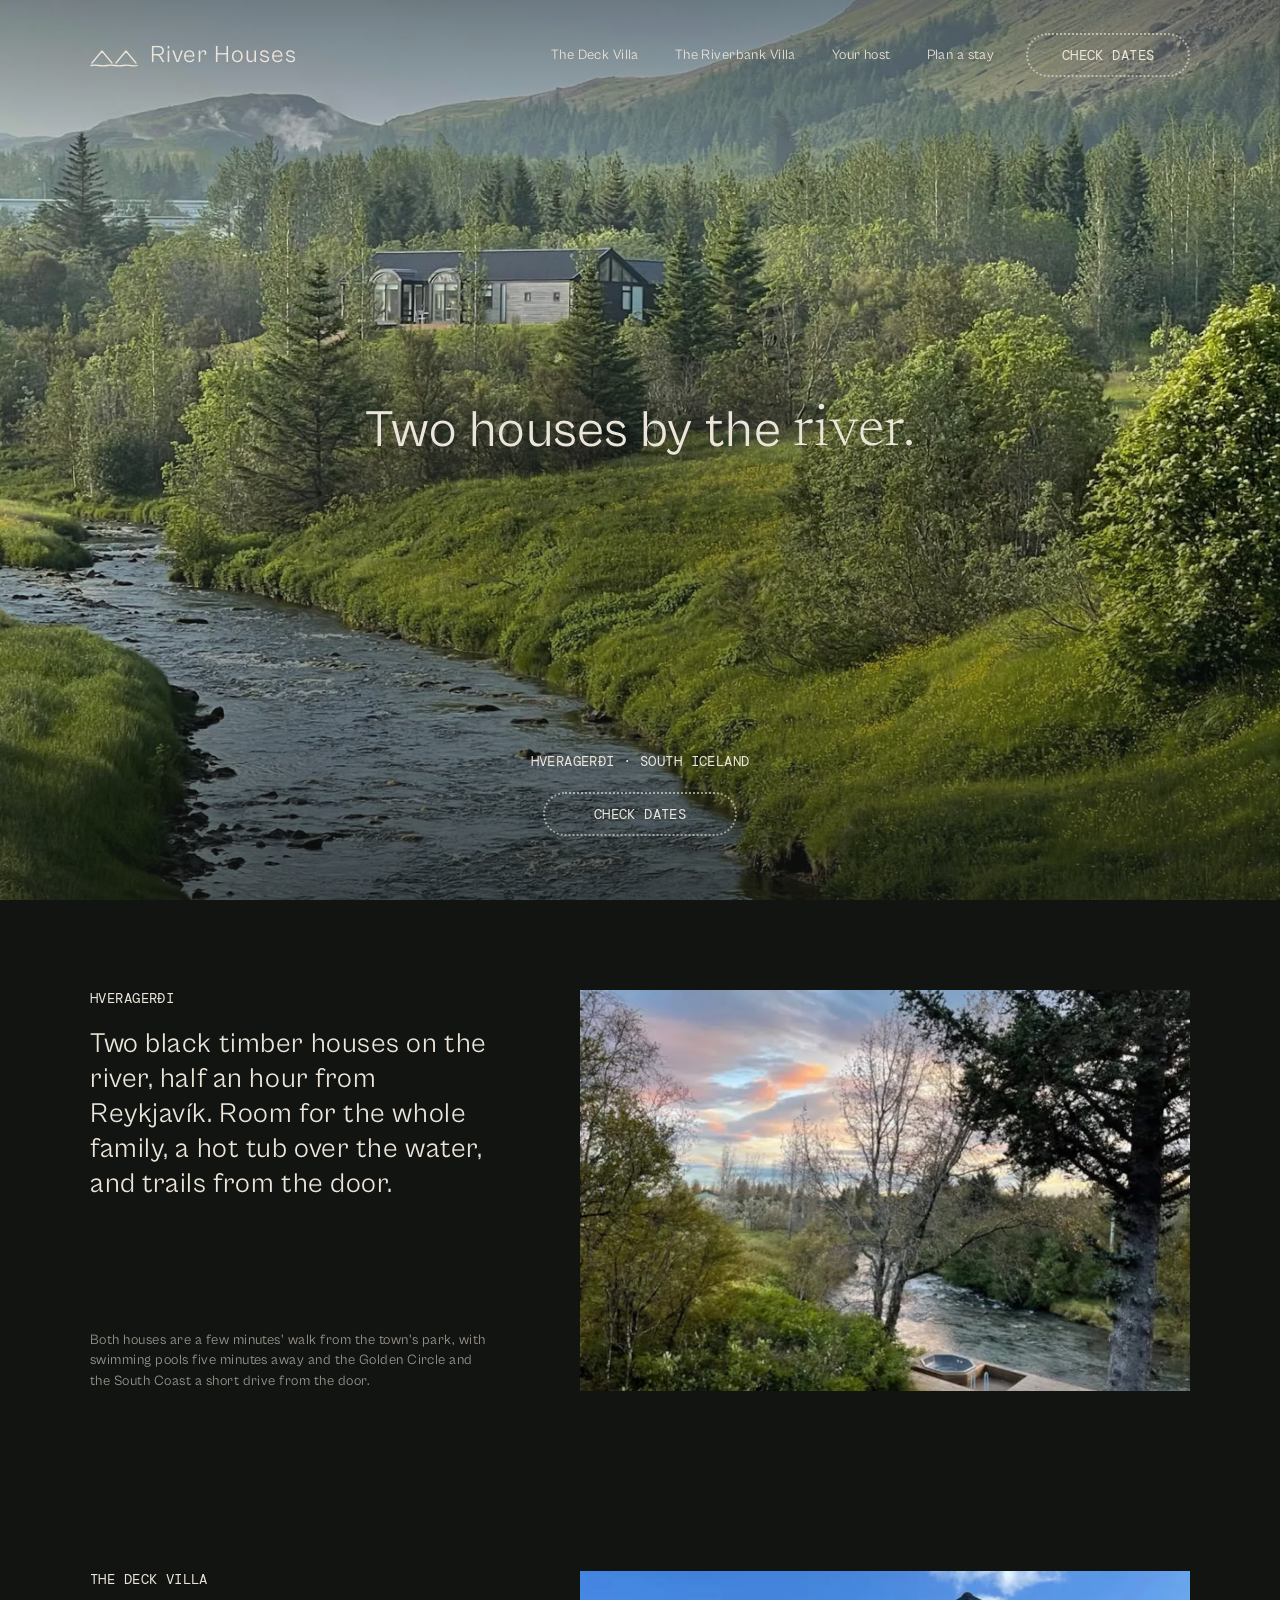
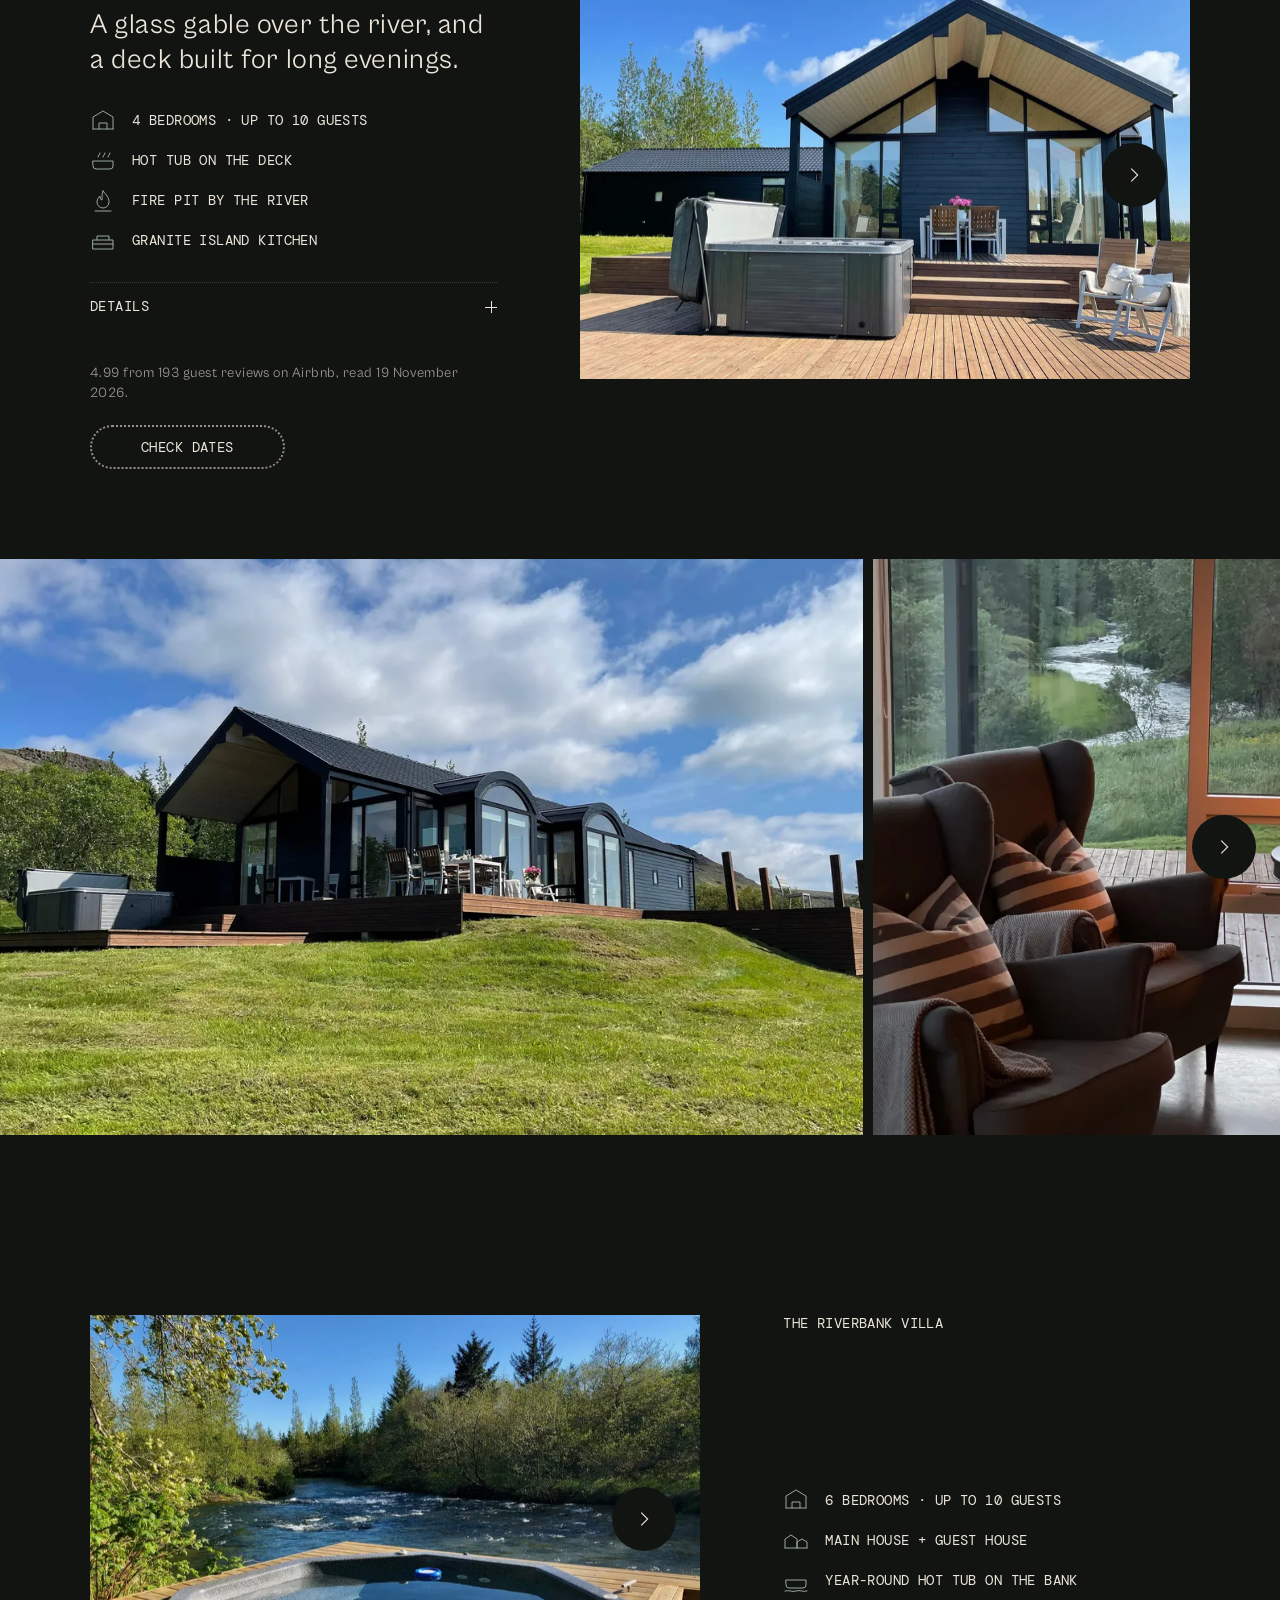
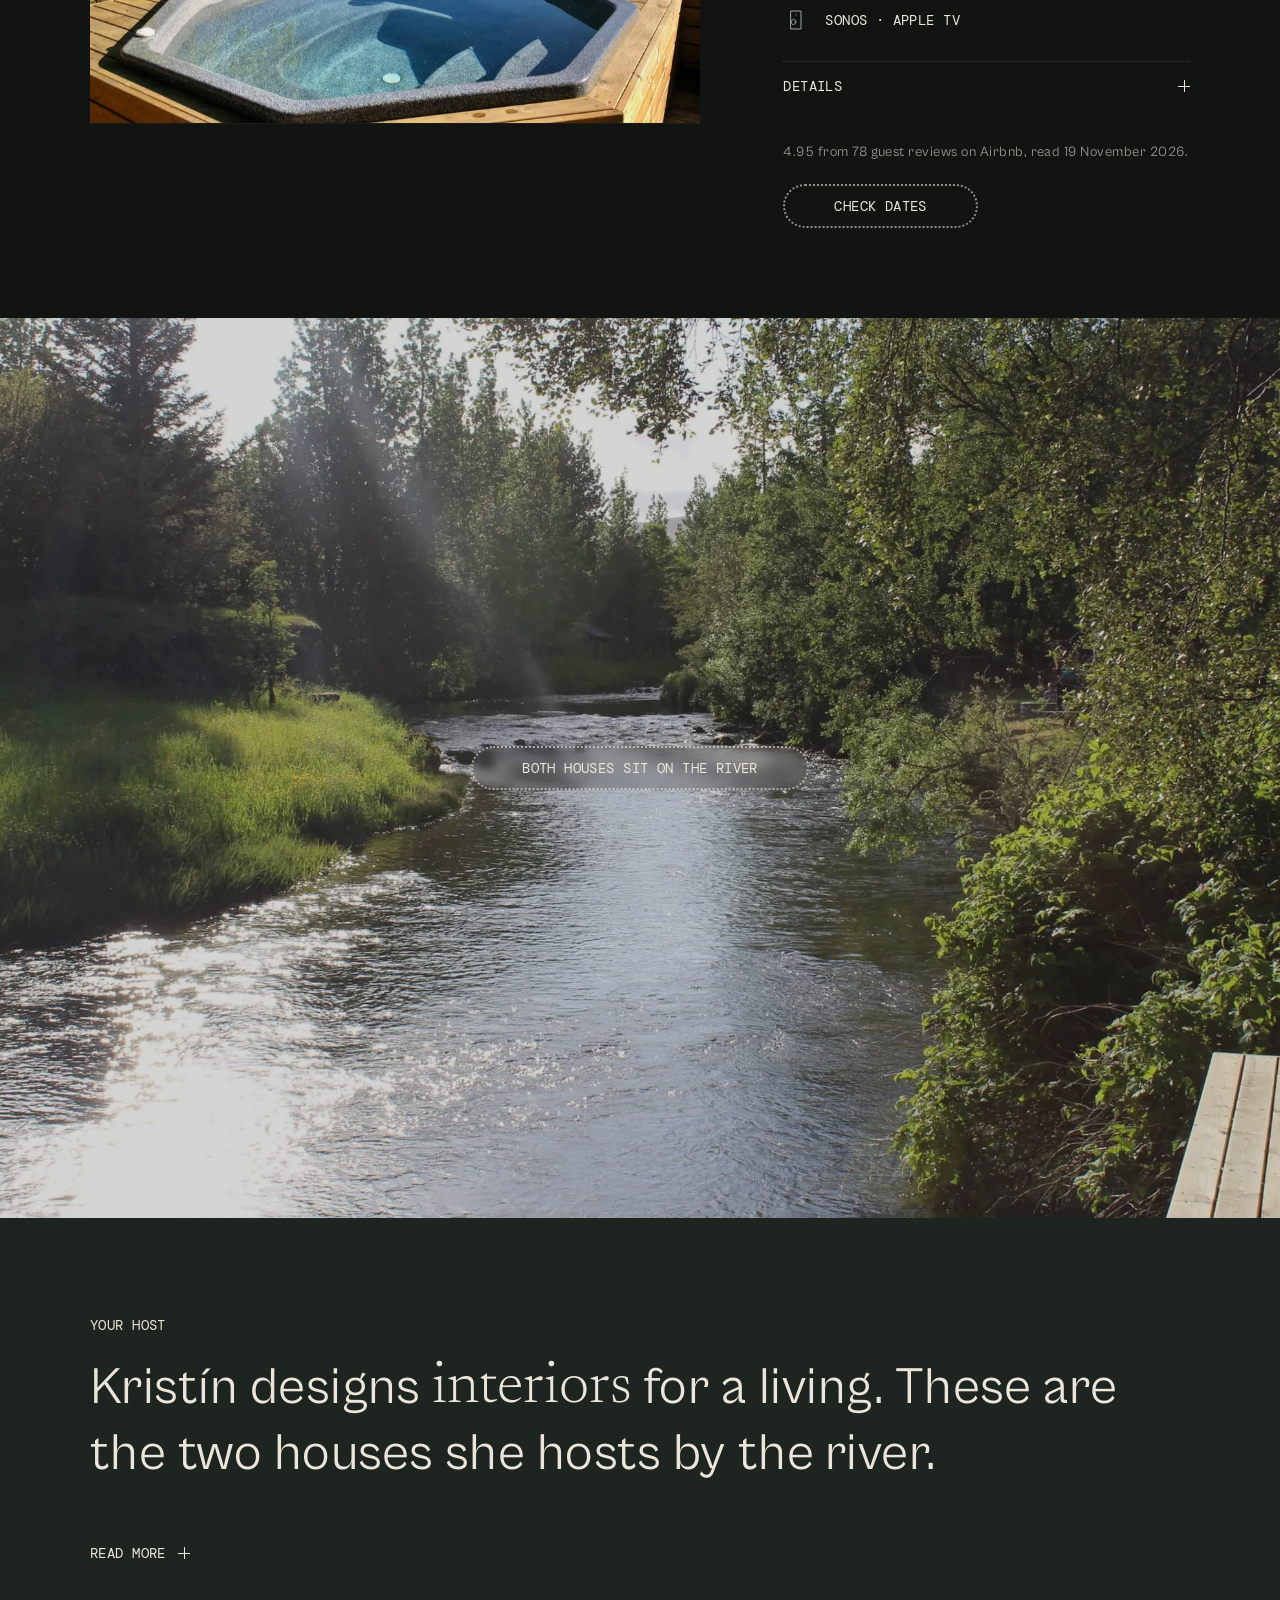
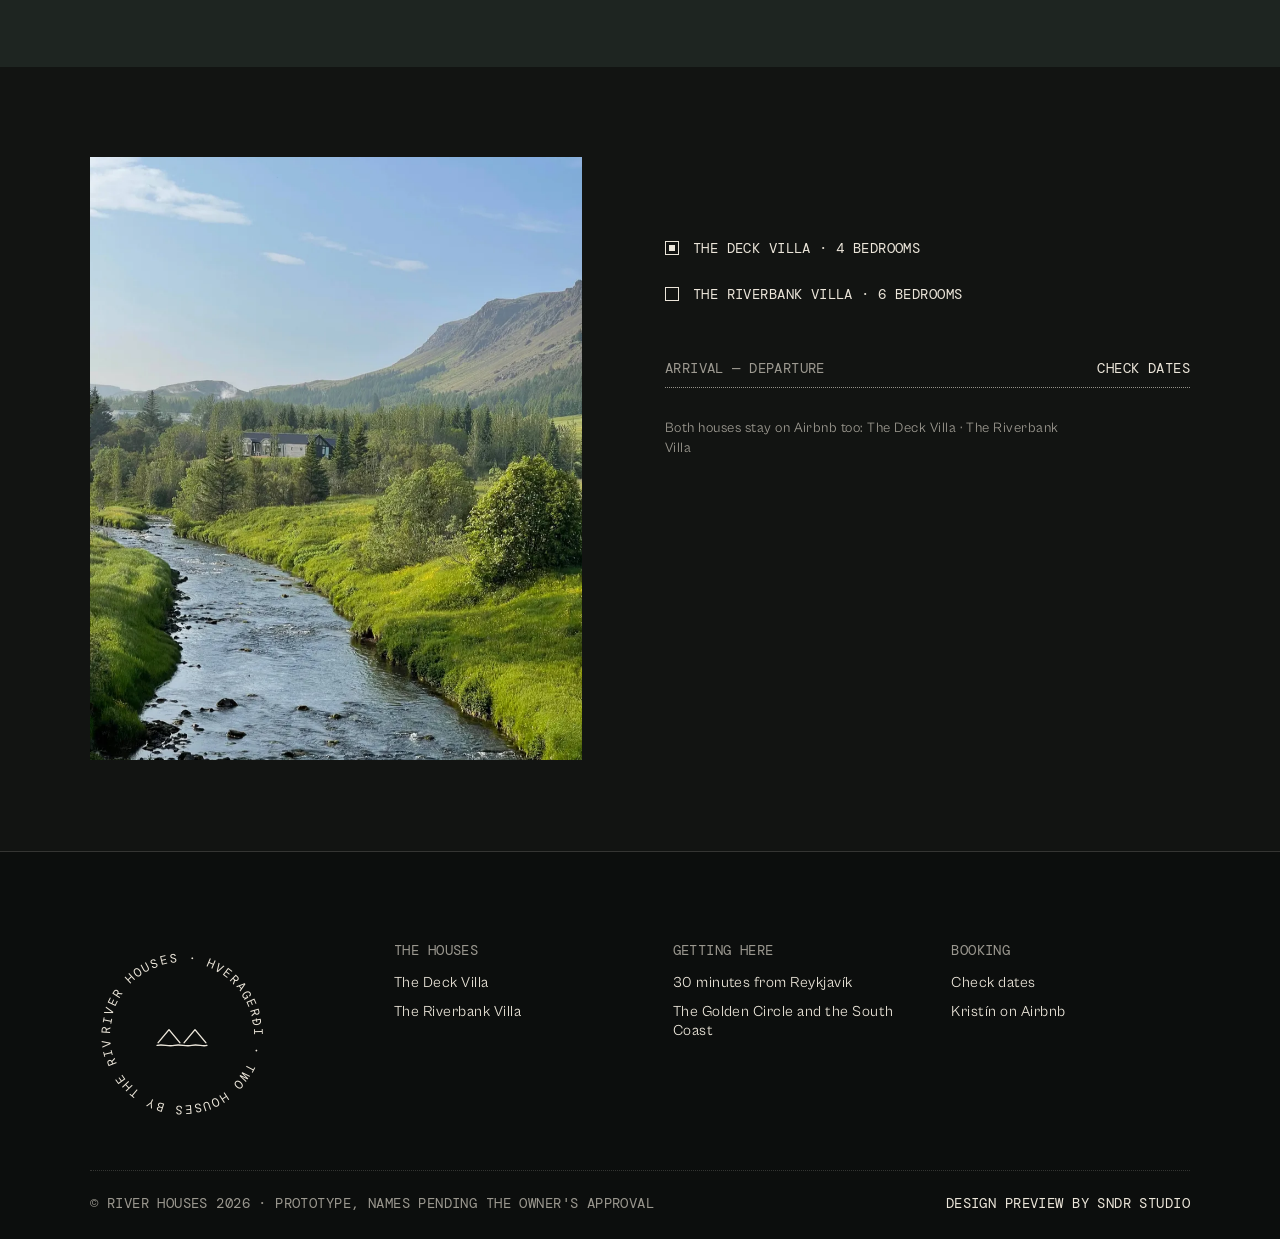
==== index.html @ 65ce6c44 "Deploy d84eb63 (noindex preview)" ====
<!doctype html>
<html lang="en" class="no-js">
<head>
<meta charset="utf-8">
<meta name="viewport" content="width=device-width, initial-scale=1, viewport-fit=cover">
<title>River Houses · Two houses by the river in Hveragerði</title>
<meta name="description" content="Two black timber houses on the river in Hveragerði, South Iceland, 30 minutes from Reykjavík. Room for up to 10 guests in each, hot tubs over the water, trails from the door.">
<meta name="robots" content="noindex, nofollow">
<meta name="theme-color" content="#121412">
<link rel="icon" href="favicon-32.png" sizes="32x32" type="image/png">
<link rel="icon" href="favicon.svg" type="image/svg+xml">
<link rel="apple-touch-icon" href="apple-touch-icon.png">
<link rel="preload" href="assets/fonts/CabinetGrotesk-Regular.woff2" as="font" type="font/woff2" crossorigin>
<link rel="preload" href="assets/fonts/dm-mono-latin-400-normal.woff2" as="font" type="font/woff2" crossorigin>
<link rel="preload" href="assets/img/hero-1440.webp" as="image" imagesrcset="assets/img/hero-900.webp 900w, assets/img/hero-1440.webp 1440w, assets/img/hero-2400.webp 2400w" imagesizes="100vw">
<script>document.documentElement.className='js';</script>
<script>/* focus-guard: a focus ring only for people using a keyboard.

   The bug it ends: a menu, drawer or dialog opens and its FIRST link (or the dialog's close button)
   is outlined, as if it were selected. Cause: opening code calls first.focus(), or <dialog>.showModal()
   focuses the first control by itself. When nothing was focused before, the browser decides the ring is
   wanted. Safari never focuses a button on click and a touch tap never does either, so on iPhone,
   iPad and Safari the very first tap paints the ring. Chrome with a mouse hides it, which is why it
   passes the desktop check and then reappears on Sindri's phone.

   How: remember the last input kind on <html data-input="pointer|key"> and let focus-guard.css drop the
   ring while the last input was a pointer. Keyboard users keep every ring. Load before everything else
   (inline in <head>, ~400 bytes), no dependencies. Doc: _tools/focus-guard/README.md */
(function () {
  var root = document.documentElement;
  function set(v) { if (root.getAttribute('data-input') !== v) root.setAttribute('data-input', v); }
  addEventListener('pointerdown', function () { set('pointer'); }, true);
  addEventListener('keydown', function (e) {
    if (e.key === 'Shift' || e.key === 'Control' || e.key === 'Alt' || e.key === 'Meta') return;
    set('key');
  }, true);
})();</script>
<link rel="stylesheet" href="assets/vendor/focus-guard.css">
<link rel="stylesheet" href="assets/vendor/sndr-booking.css">
<link rel="stylesheet" href="styles.css">
</head>
<body>
<a class="skip" href="#main">Skip to content</a>

<header class="header" data-header>
  <a class="logo" href="#top" aria-label="River Houses, home">
    <svg class="mark" viewBox="0 0 48 24" aria-hidden="true"><path d="M2 20 12 8l10 12M26 20 36 8l10 12"/><path class="mark-river" d="M1 22.5c6-1.6 10 1.6 16 0s10 1.6 16 0 10 1.6 14 0"/></svg>
    <span class="logo-word">River Houses</span>
  </a>
  <nav class="nav" aria-label="Site">
    <a href="#deck">The Deck Villa</a>
    <a href="#riverbank">The Riverbank Villa</a>
    <a href="#host">Your host</a>
    <a href="#plan">Plan a stay</a>
  </nav>
  <button class="pill pill--head" type="button" data-book data-house="v1" aria-haspopup="dialog"><span>Check dates</span></button>
  <button class="menu-btn" type="button" aria-expanded="false" aria-controls="menu"><span class="menu-btn-l">Menu</span><i aria-hidden="true"></i></button>
</header>

<div class="menu" id="menu" tabindex="-1" hidden>
  <nav class="menu-in" aria-label="Menu">
    <a href="#deck" style="--i:0">The Deck Villa</a>
    <a href="#riverbank" style="--i:1">The Riverbank Villa</a>
    <a href="#host" style="--i:2">Your host</a>
    <a href="#plan" style="--i:3">Plan a stay</a>
  </nav>
  <button class="pill pill--light menu-book" type="button" data-book data-house="v1" aria-haspopup="dialog"><span>Check dates</span></button>
</div>

<main id="main">
  <!-- 1 HERO (source: section.hero, img.cover 100vh, centred H1 with serif swap word, dotted pill low centre) -->
  <section class="hero" id="top" aria-labelledby="hero-h">
    <div class="hero-media" data-hero-media>
      <img src="assets/img/hero-1440.webp" srcset="assets/img/hero-900.webp 900w, assets/img/hero-1440.webp 1440w, assets/img/hero-2400.webp 2400w" sizes="100vw" alt="The river running through green banks below a mountain, with the Deck Villa among the trees in the distance" fetchpriority="high" decoding="async">
    </div>
    <div class="hero-content">
      <h1 class="h1 hero-h" id="hero-h" data-split>Two houses by the <em>river.</em></h1>
      <p class="hero-place label">Hveragerði · South Iceland</p>
      <button class="pill hero-pill" type="button" data-book data-house="v1" aria-haspopup="dialog"><span>Check dates</span></button>
    </div>
  </section>

  <!-- 2 MANIFESTO (source: label, sticky 488px copy column + 732x481 photo, small body pinned low) -->
  <section class="split" aria-labelledby="intro-l">
    <div class="split-copy">
      <div class="split-stick"><div class="split-top">
        <h2 class="label rv-label" id="intro-l">Hveragerði</h2>
        <p class="copy" data-lines>Two black timber houses on the river, half an hour from Reykjavík. Room for the whole family, a hot tub over the water, and trails from the door.</p>
      </div></div>
      <p class="small rv-fade">Both houses are a few minutes' walk from the town's park, with swimming pools five minutes away and the Golden Circle and the South Coast a short drive from the door.</p>
    </div>
    <figure class="split-media rv-img">
      <div class="frame"><img src="assets/img/dusk-1600.webp" srcset="assets/img/dusk-900.webp 900w, assets/img/dusk-1600.webp 1600w" sizes="(min-width:1024px) 51vw, 100vw" alt="The river at dusk under a pink sky, seen from the Riverbank Villa's garden" loading="lazy" decoding="async"></div>
    </figure>
  </section>

  <!-- 3 STAY WITH US → THE DECK VILLA (source: copy left + icon list + Flickity carousel right) -->
  <section class="split split--house" id="deck" aria-labelledby="deck-l">
    <div class="split-copy">
      <div class="split-stick"><div class="split-top">
        <h2 class="label rv-label" id="deck-l">The Deck Villa</h2>
        <p class="copy" data-lines>A glass gable over the river, and a deck built for long evenings.</p>
        <ul class="icons rv-list">
          <li><svg viewBox="0 0 26 26" aria-hidden="true"><path d="M3 21V9l10-6 10 6v12M3 21h20M9 21v-6h8v6"/></svg>4 bedrooms · up to 10 guests</li>
          <li><svg viewBox="0 0 26 26" aria-hidden="true"><path d="M3 13h20v5a3 3 0 0 1-3 3H6a3 3 0 0 1-3-3zM8 9c0-2 2-2 2-4M13 9c0-2 2-2 2-4M18 9c0-2 2-2 2-4"/></svg>Hot tub on the deck</li>
          <li><svg viewBox="0 0 26 26" aria-hidden="true"><path d="M13 3c3 4 6 6 6 11a6 6 0 0 1-12 0c0-3 2-5 3-6 0 3 1 4 2 4 0-3 0-6 1-9zM5 23h16"/></svg>Fire pit by the river</li>
          <li><svg viewBox="0 0 26 26" aria-hidden="true"><path d="M3 12h20v9H3zM7 12V8h12v4M3 16h20"/></svg>Granite island kitchen</li>
        </ul>
        <div class="more" data-more>
          <button class="more-btn label" type="button" aria-expanded="false" aria-controls="deck-more"><span>Details</span><i aria-hidden="true"></i></button>
          <div class="more-body" id="deck-more" hidden><div class="more-in">
            <p>Large windows look out on the river and the mountain. Trails start outside the door, the town's parks are about a five-minute walk, and there is plenty of private parking in front of the house.</p>
          </div></div>
        </div>
      </div></div>
      <div class="split-foot rv-fade">
        <p class="small">4.99 from 193 guest reviews on Airbnb, read 19 November 2026.</p>
        <button class="pill" type="button" data-book data-house="v1" aria-haspopup="dialog"><span>Check dates</span></button>
      </div>
    </div>
    <div class="split-media rv-img">
      <div class="car" data-car aria-roledescription="carousel" aria-label="The Deck Villa">
        <div class="car-track">
          <figure class="car-cell" aria-roledescription="slide" aria-label="1 of 4"><img src="assets/img/deck-a-1600.webp" srcset="assets/img/deck-a-900.webp 900w, assets/img/deck-a-1600.webp 1600w" sizes="(min-width:1024px) 51vw, 100vw" alt="The Deck Villa: black gabled house, deck and hot tub on a summer day" loading="lazy" decoding="async"></figure>
          <figure class="car-cell" aria-roledescription="slide" aria-label="2 of 4"><img src="assets/img/deck-b-1600.webp" srcset="assets/img/deck-b-900.webp 900w, assets/img/deck-b-1600.webp 1600w" sizes="(min-width:1024px) 51vw, 100vw" alt="The glass gable end and the deck table" loading="lazy" decoding="async"></figure>
          <figure class="car-cell" aria-roledescription="slide" aria-label="3 of 4"><img src="assets/img/deck-c-1600.webp" srcset="assets/img/deck-c-900.webp 900w, assets/img/deck-c-1600.webp 1600w" sizes="(min-width:1024px) 51vw, 100vw" alt="Two chairs and candles by the window in the evening" loading="lazy" decoding="async"></figure>
          <figure class="car-cell" aria-roledescription="slide" aria-label="4 of 4"><img src="assets/img/deck-d-1600.webp" srcset="assets/img/deck-d-900.webp 900w, assets/img/deck-d-1600.webp 1600w" sizes="(min-width:1024px) 51vw, 100vw" alt="Wicker armchairs and a reading lamp in the living room" loading="lazy" decoding="async"></figure>
        </div>
        <button class="arrow arrow--prev" type="button" aria-label="Previous photo"><svg viewBox="0 0 24 24" aria-hidden="true"><path d="M15 5l-7 7 7 7"/></svg></button>
        <button class="arrow arrow--next" type="button" aria-label="Next photo"><svg viewBox="0 0 24 24" aria-hidden="true"><path d="M9 5l7 7-7 7"/></svg></button>
      </div>
    </div>
  </section>

  <!-- 4 FULL-BLEED PAIR (source: two photos edge to edge, 648px tall, one arrow) -->
  <section class="rail" aria-label="Around the Deck Villa">
    <div class="rail-track" data-rail tabindex="0" aria-label="Photos, drag or use the arrow">
      <figure class="rail-cell"><img src="assets/img/pair-a-1200.webp" srcset="assets/img/pair-a-1200.webp 1200w, assets/img/pair-a-2400.webp 2400w" sizes="(min-width:1024px) 66vw, 90vw" alt="The Deck Villa on its lawn under a blue sky" loading="lazy" decoding="async"></figure>
      <figure class="rail-cell rail-cell--tall"><img src="assets/img/pair-b-1600.webp" srcset="assets/img/pair-b-900.webp 900w, assets/img/pair-b-1600.webp 1600w" sizes="(min-width:1024px) 34vw, 70vw" alt="Armchairs and lit candles by the window at night" loading="lazy" decoding="async"></figure>
      <figure class="rail-cell"><img src="assets/img/pair-c-1200.webp" srcset="assets/img/pair-c-1200.webp 1200w, assets/img/pair-c-2400.webp 2400w" sizes="(min-width:1024px) 66vw, 90vw" alt="The deck, the hot tub and the gable from the lawn" loading="lazy" decoding="async"></figure>
    </div>
    <button class="arrow arrow--rail" type="button" aria-label="Next photos"><svg viewBox="0 0 24 24" aria-hidden="true"><path d="M9 5l7 7-7 7"/></svg></button>
  </section>

  <!-- 5 WORK WITH US → THE RIVERBANK VILLA, mirrored (source: carousel left, copy right) -->
  <section class="split split--house split--mirror" id="riverbank" aria-labelledby="river-l">
    <div class="split-media rv-img">
      <div class="car" data-car aria-roledescription="carousel" aria-label="The Riverbank Villa">
        <div class="car-track">
          <figure class="car-cell" aria-roledescription="slide" aria-label="1 of 4"><img src="assets/img/river-a-1600.webp" srcset="assets/img/river-a-900.webp 900w, assets/img/river-a-1600.webp 1600w" sizes="(min-width:1024px) 51vw, 100vw" alt="The hot tub on the riverbank with the river running past" loading="lazy" decoding="async"></figure>
          <figure class="car-cell" aria-roledescription="slide" aria-label="2 of 4"><img src="assets/img/river-b-1600.webp" srcset="assets/img/river-b-900.webp 900w, assets/img/river-b-1600.webp 1600w" sizes="(min-width:1024px) 51vw, 100vw" alt="The Riverbank Villa: a black timber house with a balcony among tall trees" loading="lazy" decoding="async"></figure>
          <figure class="car-cell" aria-roledescription="slide" aria-label="3 of 4"><img src="assets/img/river-c-1600.webp" srcset="assets/img/river-c-900.webp 900w, assets/img/river-c-1600.webp 1600w" sizes="(min-width:1024px) 51vw, 100vw" alt="The living room with a stone fireplace and leather chairs" loading="lazy" decoding="async"></figure>
          <figure class="car-cell" aria-roledescription="slide" aria-label="4 of 4"><img src="assets/img/river-d-1600.webp" srcset="assets/img/river-d-900.webp 900w, assets/img/river-d-1600.webp 1600w" sizes="(min-width:1024px) 51vw, 100vw" alt="The river through a tall window" loading="lazy" decoding="async"></figure>
        </div>
        <button class="arrow arrow--prev" type="button" aria-label="Previous photo"><svg viewBox="0 0 24 24" aria-hidden="true"><path d="M15 5l-7 7 7 7"/></svg></button>
        <button class="arrow arrow--next" type="button" aria-label="Next photo"><svg viewBox="0 0 24 24" aria-hidden="true"><path d="M9 5l7 7-7 7"/></svg></button>
      </div>
    </div>
    <div class="split-copy">
      <div class="split-stick"><div class="split-top">
        <h2 class="label rv-label" id="river-l">The Riverbank Villa</h2>
        <p class="copy" data-lines>A main house and a guest house, with a hot tub right on the riverbank.</p>
        <ul class="icons rv-list">
          <li><svg viewBox="0 0 26 26" aria-hidden="true"><path d="M3 21V9l10-6 10 6v12M3 21h20M9 21v-6h8v6"/></svg>6 bedrooms · up to 10 guests</li>
          <li><svg viewBox="0 0 26 26" aria-hidden="true"><path d="M2 21V12l6-4 6 4v9M14 21v-6l5-3 5 3v6M2 21h22"/></svg>Main house + guest house</li>
          <li><svg viewBox="0 0 26 26" aria-hidden="true"><path d="M3 13h20v5a3 3 0 0 1-3 3H6a3 3 0 0 1-3-3zM2 24c4-1.5 7 1.5 11 0s7 1.5 11 0"/></svg>Year-round hot tub on the bank</li>
          <li><svg viewBox="0 0 26 26" aria-hidden="true"><path d="M8 4h10v18H8zM13 15a2.5 2.5 0 1 0 0 .01M13 8v.01"/></svg>Sonos · Apple TV</li>
        </ul>
        <div class="more" data-more>
          <button class="more-btn label" type="button" aria-expanded="false" aria-controls="river-more"><span>Details</span><i aria-hidden="true"></i></button>
          <div class="more-body" id="river-more" hidden><div class="more-in">
            <p>About a five-minute walk to the town's public park, with shops and restaurants within reach on foot. A fully equipped kitchen, a working corner and fast Wi-Fi.</p>
          </div></div>
        </div>
      </div></div>
      <div class="split-foot rv-fade">
        <p class="small">4.95 from 78 guest reviews on Airbnb, read 19 November 2026.</p>
        <button class="pill" type="button" data-book data-house="v2" aria-haspopup="dialog"><span>Check dates</span></button>
      </div>
    </div>
  </section>

  <!-- 6 SPHERE SLOT → full-bleed still with a centred pill (no 360 photo exists) -->
  <section class="still" aria-label="The river">
    <div class="still-media" data-still><img src="assets/img/still-1200.webp" srcset="assets/img/still-1200.webp 1200w, assets/img/still-2400.webp 2400w" sizes="100vw" alt="Morning light over the river by the Riverbank Villa" loading="lazy" decoding="async"></div>
    <a class="pill pill--light still-pill" href="#plan"><span>Both houses sit on the river</span></a>
  </section>

  <!-- 7 OUR STORY → YOUR HOST (source: band, 52px sans with serif swap, READ MORE +) -->
  <section class="band" id="host" aria-labelledby="host-l">
    <div class="band-in">
      <h2 class="label rv-label" id="host-l">Your host</h2>
      <p class="h1 band-h" data-read>Kristín designs <em>interiors</em> for a living. These are the two houses she hosts by the river.</p>
      <div class="more more--band" data-more>
        <button class="more-btn label" type="button" aria-expanded="false" aria-controls="host-more"><span>Read more</span><i aria-hidden="true"></i></button>
        <div class="more-body" id="host-more" hidden><div class="more-in">
          <p>Kristín is an interior architect from Garðabær and has hosted on Airbnb for nine years: 271 reviews across her listings, a 4.98 average and a Superhost badge. A request made here goes to her directly, and she replies with a secure link to pay.</p>
          <p class="small">Prototype text for Kristín's approval.</p>
        </div></div>
      </div>
    </div>
  </section>

  <!-- 8 SUBSCRIBE SLOT → PLAN A STAY (source: photo left 590x724, right: 2 lines, mono checkboxes, dotted line + submit) -->
  <section class="plan" id="plan" aria-labelledby="plan-h">
    <figure class="plan-media rv-img"><div class="frame"><img src="assets/img/plan-1600.webp" srcset="assets/img/plan-900.webp 900w, assets/img/plan-1600.webp 1600w" sizes="(min-width:1024px) 41vw, 100vw" alt="The river winding between bright green banks toward the mountain" loading="lazy" decoding="async"></div></figure>
    <div class="plan-copy">
      <h2 class="copy" id="plan-h" data-lines>Pick the house, then your nights.</h2>
      <div class="plan-pick rv-list" role="radiogroup" aria-label="Which house">
        <label class="tick"><input type="radio" name="house" value="v1" checked><span class="label">The Deck Villa · 4 bedrooms</span></label>
        <label class="tick"><input type="radio" name="house" value="v2"><span class="label">The Riverbank Villa · 6 bedrooms</span></label>
      </div>
      <button class="dates-line rv-fade" type="button" data-book data-house="v1" data-plan aria-haspopup="dialog"><span class="label">Arrival — Departure</span><span class="label dates-go">Check dates</span></button>
      <p class="small rv-fade">Both houses stay on Airbnb too: <a class="ul" href="https://www.airbnb.com/rooms/7677002" rel="noopener" target="_blank">The Deck Villa</a> · <a class="ul" href="https://www.airbnb.com/rooms/677637170933482931" rel="noopener" target="_blank">The Riverbank Villa</a></p>
    </div>
  </section>

  <dialog data-lenis-prevent id="book" class="bk" aria-labelledby="bk-h" tabindex="-1"><div class="bk-bg" data-book-close></div><form class="bk-bar" novalidate tabindex="-1">
    <div class="bk-top"><div><p class="bk-h" id="bk-h">Pick your nights</p><p class="bk-sub" id="bk-sub">The Deck Villa, Hveragerði · The whole house</p></div><button class="bk-x" type="button" data-book-close aria-label="Close booking"><svg viewBox="0 0 32 32" aria-hidden="true"><path d="M8 8l16 16M24 8 8 24"/></svg></button></div>
    <div class="bk-body" data-lenis-prevent>
      <div class="bk-house" role="group" aria-label="Which house"><button type="button" data-house="v1" aria-pressed="true">The Deck Villa</button><button type="button" data-house="v2" aria-pressed="false">The Riverbank Villa</button></div>
      <div class="bk-dates"><div class="bk-when"><p class="bk-l" id="bk-cal-l">Dates</p><p class="bk-range"><span data-from>Arrival</span> <span class="bk-to">to</span> <span data-to>Departure</span></p></div><div class="bk-gst"><div><p class="bk-l" id="bk-g-l">Guests</p><p class="bk-gnote" aria-live="polite"></p></div><div class="bk-step" role="group" aria-labelledby="bk-g-l"><button class="bk-minus" type="button" aria-label="One guest fewer"><svg class="bk-ic" viewBox="0 0 24 24" aria-hidden="true"><path d="M6 12h12"/></svg></button><output class="bk-n">2 guests</output><button class="bk-plus" type="button" aria-label="One guest more"><svg class="bk-ic" viewBox="0 0 24 24" aria-hidden="true"><path d="M6 12h12M12 6v12"/></svg></button></div></div><div class="bk-months" role="group" aria-labelledby="bk-cal-l"></div></div>
      <div class="bk-who" hidden><p class="bk-l">Your details</p><div class="bk-fields"><label><span>Name</span><input name="name" autocomplete="name" required></label><label><span>Email</span><input type="email" name="email" autocomplete="email" inputmode="email" spellcheck="false" required></label><label><span>Phone</span><input type="tel" name="phone" autocomplete="tel" inputmode="tel" required></label><label class="bk-wide"><span>Anything Kristín should know?</span><textarea name="message" rows="3"></textarea></label></div><p class="bk-rules small">Check-in after 16:00 · Checkout before 11:00 · Self check-in with a lockbox · Up to 10 guests a house</p><label class="bk-ok"><input type="checkbox" name="terms" required><span>I have read the house rules and accept them for everyone in my group.</span></label><button class="bk-back ul" type="button"><span>Change dates</span></button></div>
      <div class="bk-done" hidden><h3 tabindex="-1">Request sent.</h3><p class="bk-done-dates"></p><p>Thank you, <span class="bk-done-name"></span>. Kristín checks the dates and replies with a secure link to pay. Nothing is charged until you pay.</p><p class="small fine-print" data-delivered="Design preview: this request went to Kristín's demo dashboard (SNDR Bókun). On the live site it reaches her straight away." data-preview="Design preview: this request was not delivered.">Design preview: this request was not delivered.</p></div>
      <p class="bk-foot bk-foot--body">Booked nights are closed. The request is free; Kristín confirms and sends a secure link to pay, never on this page. Design preview: prices are not quoted yet.</p>
    </div>
    <div class="bk-end"><p class="bk-sum" aria-live="polite"></p><button class="pill pill--solid bk-action" type="submit"><span>Request these dates</span></button><p class="bk-note" aria-live="polite"></p><p class="bk-foot bk-foot--bar">Booked nights are closed. The request is free; Kristín confirms and sends a secure link to pay. Design preview: prices are not quoted yet.</p></div>
  </form></dialog>
</main>

<!-- 9 FOOTER (source: forest-green, spinning badge left, 3 mono columns, © line) -->
<footer class="foot">
  <div class="badge" aria-hidden="true">
    <svg class="badge-ring" viewBox="0 0 200 200"><defs><path id="ring" d="M100,100 m-78,0 a78,78 0 1,1 156,0 a78,78 0 1,1 -156,0"/></defs><text><textPath href="#ring" startOffset="0">RIVER HOUSES · HVERAGERÐI · TWO HOUSES BY THE RIVER ·</textPath></text></svg>
    <svg class="badge-mark mark" viewBox="0 0 48 24"><path d="M2 20 12 8l10 12M26 20 36 8l10 12"/><path class="mark-river" d="M1 22.5c6-1.6 10 1.6 16 0s10 1.6 16 0 10 1.6 14 0"/></svg>
  </div>
  <div class="foot-cols">
    <div><h2 class="label">The houses</h2><a class="ul" href="#deck">The Deck Villa</a><a class="ul" href="#riverbank">The Riverbank Villa</a></div>
    <div><h2 class="label">Getting here</h2><p>30 minutes from Reykjavík</p><p>The Golden Circle and the South Coast</p></div>
    <div><h2 class="label">Booking</h2><button class="ul" type="button" data-book data-house="v1" aria-haspopup="dialog">Check dates</button><a class="ul" href="https://www.airbnb.com/users/profile/1462982403367451091" rel="noopener" target="_blank">Kristín on Airbnb</a></div>
  </div>
  <p class="foot-end label"><span>© River Houses 2026 · Prototype, names pending the owner's approval</span><a class="sndr" href="https://sndrstudio.is" rel="noopener" target="_blank">Design preview by SNDR Studio</a></p>
</footer>

<script src="assets/vendor/gsap.min.js" defer></script>
<script src="assets/vendor/ScrollTrigger.min.js" defer></script>
<script src="assets/vendor/lenis.min.js" defer></script>
<script src="assets/vendor/sndr-booking.js" defer></script>
<script src="app.js" defer></script>
</body>
</html>
---- assets/vendor/focus-guard.css ----
/* focus-guard.css: pairs with focus-guard.js. No ring after a tap or a click; every ring for the keyboard.
   Text fields keep theirs (the user is typing there whatever opened it). */
html[data-input="pointer"] :focus-visible:not(input):not(textarea):not(select):not([contenteditable="true"]) { outline: none; }
/* a focus target that is only a container (a menu panel, a dialog, a drawer): never ring it */
[tabindex="-1"]:focus { outline: none; }
---- assets/vendor/sndr-booking.css ----
/* SNDR booking sheet (prototype edition) in the villa's own language: forest ink on white, hairlines, square controls.
   Desktop: a drawer from the right. Phone: a sheet from the bottom. The calendar is the family's range calendar
   (two months from 768px, one on a phone); the one action sits in a bar that never scrolls away. */
dialog.bk{position:fixed;inset:0;width:100%;height:100dvh;max-width:none;max-height:none;margin:0;padding:0;border:0;background:transparent;overflow:hidden;color:var(--forest)}
dialog.bk::backdrop{background:transparent}
.bk[open]{display:block}
.bk-bg{position:absolute;inset:0;background:rgba(14,28,21,.42);opacity:0}
.bk-bar{position:relative;z-index:1;margin-left:auto;width:100%;max-width:720px;height:100%;display:flex;flex-direction:column;overflow:hidden;background:#fff;outline:none}
.bk-top{flex:none;display:flex;align-items:flex-start;justify-content:space-between;gap:16px;padding:26px max(32px,env(safe-area-inset-right)) 10px max(32px,env(safe-area-inset-left))}
.bk-h{font:300 34px/1.1 var(--display);letter-spacing:-.03em}
.bk-sub{margin-top:6px;font-size:13px;color:var(--secondary)}
.bk-x{width:44px;height:44px;margin:-6px -10px 0 0;display:grid;place-items:center;transition:transform .16s var(--ease)}
.bk-x svg{width:26px;height:26px;fill:none;stroke:currentColor;stroke-width:1}
.bk-x:active{transform:scale(.94)}
.bk-body{flex:1 1 auto;min-height:0;overflow-y:auto;overscroll-behavior:contain;padding:8px max(32px,env(safe-area-inset-right)) 20px max(32px,env(safe-area-inset-left));display:grid;gap:26px;align-content:start}
.bk-l{font-size:11px;text-transform:uppercase;letter-spacing:.14em;color:var(--secondary)}
.bk-dates{display:grid;grid-template-columns:minmax(0,1fr) auto;align-items:end;gap:6px 24px}
.bk-when{grid-column:1;grid-row:1}
.bk-gst{grid-column:2;grid-row:1;display:flex;align-items:center;gap:16px}
.bk-months{grid-column:1/-1;grid-row:2;margin-top:10px;display:grid;gap:24px 40px}
.bk-range{margin-top:6px;font:300 24px/1.2 var(--display)}
.bk-range .bk-to{font:400 13px/1 var(--body);color:var(--secondary);margin:0 6px}
.bk-range [data-from]:not(.is-set),.bk-range [data-to]:not(.is-set){color:var(--secondary)}
.bk-gnote{margin-top:2px;font-size:13px;color:var(--secondary)}
.bk-gnote:empty{display:none}
.bk-step{flex:none;display:inline-flex;align-items:center}
.bk-step button{width:44px;height:44px;display:grid;place-items:center;border:1px solid var(--forest);transition:opacity .16s var(--ease),transform .16s var(--ease),background-color .16s var(--ease),color .16s var(--ease)}
.bk-step button:active:not(:disabled){transform:scale(.94)}
.bk-step button:disabled{opacity:.28;cursor:default}
.bk-n{min-width:100px;text-align:center;font-size:16px;font-variant-numeric:tabular-nums}
.bk-ic{width:22px;height:22px;fill:none;stroke:currentColor;stroke-width:1}
.bk-m-h{display:flex;align-items:center;justify-content:space-between;gap:12px;min-height:44px}
.bk-m-t{font:300 22px/1.2 var(--display)}
.bk-nav{display:flex;gap:8px}
.bk-nav button{width:44px;height:44px;display:grid;place-items:center;border:1px solid var(--line);transition:border-color .16s var(--ease),opacity .16s var(--ease),transform .16s var(--ease)}
.bk-nav button:active:not(:disabled){transform:scale(.94)}
.bk-nav button:disabled{opacity:.28;cursor:default}
.bk-dow,.bk-days{display:grid;grid-template-columns:repeat(7,minmax(0,1fr))}
.bk-dow span{padding-bottom:6px;text-align:center;font-size:11px;letter-spacing:.06em;color:var(--secondary)}
.bk-d{height:42px;display:grid;place-items:center;font-size:16px;line-height:1;font-variant-numeric:tabular-nums;transition:background-color .12s var(--ease),color .12s var(--ease),transform .12s var(--ease)}
.bk-d:disabled{color:rgba(36,60,50,.3);cursor:default}
.bk-d.short{color:rgba(36,60,50,.3);cursor:not-allowed}
.bk-d.today{text-decoration:underline;text-decoration-thickness:1px;text-underline-offset:5px}
.bk-d.in{background:rgba(36,60,50,.08)}
.bk-d.pv{background:rgba(36,60,50,.05)}
.bk-d.pv-end{box-shadow:inset 0 0 0 1px var(--forest)}
.bk-d.start,.bk-d.end{background:var(--forest);color:#fff}
.bk-d:active:not(:disabled){transform:scale(.94)}
.bk-d:focus-visible{outline:1px solid var(--forest);outline-offset:-4px}
.bk-d.start:focus-visible,.bk-d.end:focus-visible{outline-color:#fff}
.bk-who{display:grid;gap:18px}
.bk-fields{display:grid;grid-template-columns:1fr 1fr;gap:16px 20px}
.bk-fields label{display:grid;gap:8px;font-size:13px}
.bk-fields .bk-wide{grid-column:1/-1}
.bk-fields input,.bk-fields textarea,.bk-fields select{font:inherit;font-size:16px;color:var(--forest);background:#fff;border:1px solid var(--line);padding:12px 14px;min-height:48px;border-radius:0;width:100%}
.bk-fields textarea{resize:vertical;min-height:88px}
.bk-fields input:focus-visible,.bk-fields textarea:focus-visible,.bk-fields select:focus-visible{outline:1px solid var(--forest);outline-offset:0;border-color:var(--forest)}
.bk-fields input::placeholder{color:var(--secondary)}
.bk-done{display:grid;gap:14px;padding-top:8px}
.bk-done h3{font-size:clamp(34px,4vw,48px);outline:none}
.bk-done p{font-size:16px}
.bk-end{flex:none;display:grid;gap:10px;padding:14px max(32px,env(safe-area-inset-right)) max(18px,env(safe-area-inset-bottom)) max(32px,env(safe-area-inset-left));border-top:1px solid var(--line);background:#fff}
.bk-sum{font-size:16px;line-height:1.45;text-wrap:balance}
.bk-sum .is-muted{color:var(--secondary)}
.bk-sum .d{display:block}
.bk-sum .a{display:block;font-size:14px;color:var(--secondary)}
.bk-action{width:100%;justify-content:center}
.bk-action.is-busy{opacity:.7}
.bk-note{font-size:14px;color:#8a2f2f}
.bk-note:empty{display:none}
.bk-foot{font-size:12px;line-height:1.5;color:var(--secondary)}
.bk-foot--body{display:none}
.bk-back{margin-top:4px}
@media(hover:hover){
  .bk-step button:hover:not(:disabled){background:var(--forest);color:#fff}
  .bk-nav button:hover:not(:disabled){border-color:var(--forest)}
  .bk-d:hover:not(:disabled):not(.start):not(.end):not(.short){background:var(--mist)}
}
@media(min-width:768px){
  .bk-months{grid-template-columns:repeat(2,minmax(0,1fr))}
  .bk-end{grid-template-columns:minmax(0,1fr) auto;align-items:center;column-gap:24px}
  .bk-action{width:auto;min-width:248px}
  .bk-note,.bk-foot{grid-column:1/-1}
}
@media(max-width:767px){
  .bk[open]{display:flex;align-items:flex-end}
  .bk-bar{margin:0 auto;max-width:600px;height:auto;max-height:calc(100dvh - env(safe-area-inset-top) - 12px)}
  .bk-top{padding:20px 22px 8px}
  .bk-h{font-size:30px}
  .bk-body{gap:20px;padding-left:22px;padding-right:22px}
  .bk-dates{grid-template-columns:minmax(0,1fr);gap:18px;align-items:start}
  .bk-gst{grid-column:1;grid-row:1;justify-content:space-between}
  .bk-when{display:none}
  .bk-months{grid-row:2;margin-top:0}
  .bk-fields{grid-template-columns:1fr}
  .bk-end{gap:8px;padding:12px 22px max(16px,env(safe-area-inset-bottom))}
  .bk-foot--bar{display:none}
  .bk-foot--body{display:block;padding-top:4px}
  html:has(dialog.bk[open]){background-color:#fff}
}
@media(max-width:379px){.bk-n{min-width:84px}}
@media(max-height:540px){
  .bk[open]{display:flex;align-items:flex-end}
  .bk-bar{margin:0 0 0 auto;height:auto;max-height:calc(100dvh - env(safe-area-inset-top) - 8px)}
  .bk-sub{display:none}
  .bk-top{padding-top:10px;padding-bottom:4px}
  .bk-h{font-size:26px}
  .bk-body{gap:14px;padding-top:4px;padding-bottom:12px}
  .bk-m-h{min-height:40px}
  .bk-nav button{width:40px;height:40px}
  .bk-d{height:34px;font-size:15px}
  .bk-end{grid-template-columns:minmax(0,1fr) auto;align-items:center;column-gap:16px;padding-top:8px;padding-bottom:max(10px,env(safe-area-inset-bottom))}
  .bk-action{width:auto;min-width:220px;min-height:44px}
  .bk-note{grid-column:1/-1}
  .bk-foot{display:none}
}
@media(prefers-reduced-motion:reduce){
  .bk-bg{opacity:1!important}
}
---- styles.css ----
/* River Houses, Hveragerði. Structure + measured values: Find Sanctuary (findsanctuary.com, teardown
   _docs/hveragerdi-villa-2026-11-19/TEARDOWN-FINDSANCTUARY.md). Skin: Nordic Noir (DESIGN.md). Motion: MOTION.md. */

@font-face{font-family:"Cabinet";src:url(assets/fonts/CabinetGrotesk-Regular.woff2) format("woff2");font-weight:400;font-display:swap}
@font-face{font-family:"Newsreader";src:url(assets/fonts/newsreader-latin-300-normal.woff2) format("woff2");font-weight:300;font-display:swap;unicode-range:U+0000-00FF,U+0131,U+0152-0153,U+02BB-02BC,U+02C6,U+02DA,U+02DC,U+2000-206F,U+20AC,U+2122,U+2212,U+2215}
@font-face{font-family:"Newsreader";src:url(assets/fonts/newsreader-latin-ext-300-normal.woff2) format("woff2");font-weight:300;font-display:swap;unicode-range:U+0100-024F,U+1E00-1EFF,U+20A0-20AB,U+20AD-20CF,U+2C60-2C7F,U+A720-A7FF}
@font-face{font-family:"DM Mono";src:url(assets/fonts/dm-mono-latin-400-normal.woff2) format("woff2");font-weight:400;font-display:swap;unicode-range:U+0000-00FF,U+0131,U+0152-0153,U+02BB-02BC,U+02C6,U+02DA,U+02DC,U+2000-206F,U+20AC,U+2122,U+2212,U+2215}
@font-face{font-family:"DM Mono";src:url(assets/fonts/dm-mono-latin-ext-400-normal.woff2) format("woff2");font-weight:400;font-display:swap;unicode-range:U+0100-024F,U+1E00-1EFF,U+20A0-20AB,U+20AD-20CF,U+2C60-2C7F,U+A720-A7FF}

:root{
  --ground:#121412;--raise:#1a1d1a;--band:#1e2521;--foot:#0c0e0d;
  --bone:#ece6da;--mute:rgba(236,230,218,.64);--rule:rgba(236,230,218,.18);
  --lamp:#d9a866;--lichen:#97a99b;--ember:#c86a4c;
  --sans:"Cabinet",ui-sans-serif,system-ui,sans-serif;--serif:"Newsreader",Georgia,serif;--mono:"DM Mono",ui-monospace,monospace;
  --gutter:30px;--v-gutter:60px;--header-h:82px;--fast:150ms;--slow:400ms;
  --out:cubic-bezier(.16,1,.3,1);--io:cubic-bezier(.65,0,.35,1);
  /* the booking sheet's own variables, re-pointed to the noir tokens */
  --forest:var(--bone);--secondary:var(--mute);--line:var(--rule);--mist:rgba(236,230,218,.07);--display:var(--serif);--body:var(--sans);--ease:var(--out);
}
@media (min-width:1024px){:root{--gutter:90px;--v-gutter:90px;--header-h:110px}}

*,*::before,*::after{box-sizing:border-box}
[hidden]{display:none!important}
html{-webkit-text-size-adjust:100%;text-size-adjust:100%;scroll-padding-top:var(--header-h)}
html.lenis,html.lenis body{height:auto}
.lenis.lenis-smooth{scroll-behavior:auto!important}
.lenis.lenis-stopped{overflow:hidden}
body{margin:0;background:var(--ground);color:var(--bone);font:400 16px/1.25 var(--sans);letter-spacing:.03em;-webkit-font-smoothing:antialiased;-moz-osx-font-smoothing:grayscale}
img{display:block;max-width:100%}
a{color:inherit;text-decoration:none}
button{font:inherit;color:inherit;background:none;border:0;padding:0;cursor:pointer;letter-spacing:inherit}
h1,h2,h3,p,figure,ul{margin:0;padding:0}
ul{list-style:none}
:focus-visible{outline:1px solid var(--lamp);outline-offset:4px}
.skip{position:absolute;left:12px;top:-60px;z-index:200;background:var(--bone);color:var(--ground);padding:10px 14px}
.skip:focus{top:12px}

/* type (source: H1 52/65 sans, em → serif at 111%, h6 mono 14 caps, copy 28) */
.h1{font:400 28px/35px var(--sans);letter-spacing:.48px}
.copy{font:400 22px/28px var(--sans);letter-spacing:.02em;max-width:22em}
.label{font:400 12px/1.2 var(--mono);letter-spacing:.03em;text-transform:uppercase}
.small{font-size:13px;line-height:1.45;color:var(--mute);max-width:30em}
em{font-family:var(--serif);font-weight:300;font-style:normal;font-size:111%;letter-spacing:0}
@media (min-width:1024px){
  .h1{font-size:52px;line-height:65px}
  .copy{font-size:28px;line-height:35px}
  .label{font-size:14px}
  .small{font-size:14px}
}
.ul{background:linear-gradient(currentColor,currentColor) 0 100%/0 1px no-repeat;transition:background-size var(--slow) var(--out)}
@media (hover:hover){.ul:hover{background-size:100% 1px}}

/* pill (source .subscribe: 2px dotted, radius 100px, .8em 3.5em, mono 14; colour + bg .4s) */
.pill{display:inline-flex;align-items:center;justify-content:center;min-height:44px;padding:.8em 3.5em;border:2px dotted rgba(236,230,218,.6);border-radius:100px;font:400 12px/1.2 var(--mono);letter-spacing:.03em;text-transform:uppercase;white-space:nowrap;color:var(--bone);transition:color var(--slow),background-color var(--slow),border-color var(--slow),transform .12s var(--out)}
.pill:active{transform:scale(.97)}
@media (hover:hover){.pill:hover{background:var(--bone);color:var(--ground);border-color:var(--bone)}}
@media (min-width:1024px){.pill{font-size:14px}}
.pill--solid{background:var(--bone);color:var(--ground);border-color:var(--bone)}
@media (hover:hover){.pill--solid:hover{background:var(--lamp);border-color:var(--lamp)}}

/* round arrow (source flickity button: 64px, 39 phone, ground fill, bg .15s, disabled 0) */
.arrow{position:absolute;top:50%;width:39px;height:39px;margin-top:-19.5px;border-radius:50%;background:var(--ground);color:var(--bone);display:grid;place-items:center;z-index:2;transition:background-color var(--fast),color var(--fast),opacity var(--fast)}
.arrow svg{width:18px;height:18px;fill:none;stroke:currentColor;stroke-width:1.2;transition:transform var(--slow) var(--out)}
.arrow:disabled{opacity:0;pointer-events:none}
.arrow--prev{left:16px}.arrow--next{right:16px}
@media (hover:hover){.arrow:hover{background:var(--bone);color:var(--ground)}.arrow--prev:hover svg{transform:translateX(-4px)}.arrow--next:hover svg,.arrow--rail:hover svg{transform:translateX(4px)}}
@media (min-width:1024px){.arrow{width:64px;height:64px;margin-top:-32px}.arrow svg{width:22px;height:22px}.arrow--prev{left:24px}.arrow--next{right:24px}}

/* header (source: transparent over hero, then ground + shadow; hides on scroll down .15s ease-out, bg .4s) */
.header{position:fixed;inset:0 0 auto;z-index:50;height:var(--header-h);display:flex;align-items:center;gap:32px;padding:0 var(--gutter);color:var(--bone);transition:transform var(--fast) ease-out,background-color var(--slow),box-shadow var(--slow)}
.header.is-solid{background:rgba(18,20,18,.94);box-shadow:0 4px 4px rgba(0,0,0,.4)}
.header.is-hidden{transform:translateY(-100%);box-shadow:none}
.logo{display:inline-flex;align-items:center;gap:12px;margin-right:auto;min-height:44px}
.mark{width:40px;height:20px;fill:none;stroke:currentColor;stroke-width:1.3;stroke-linejoin:round;stroke-linecap:round;overflow:visible}
.logo-word{font:400 20px/1 var(--sans);letter-spacing:.04em}
@media (min-width:1024px){.logo-word{font-size:24px}.mark{width:48px;height:24px}}
.nav{display:none;gap:36px}
.nav a{font:400 14px/1 var(--sans);letter-spacing:.03em;padding:15px 0;background-origin:content-box;background:linear-gradient(currentColor,currentColor) 100% 100%/0 1px no-repeat;transition:background-size var(--slow) var(--out)}
@media (hover:hover){.nav a:hover{background-size:100% 1px;background-position:0 100%}}
.pill--head{display:none}
.menu-btn{display:inline-flex;align-items:center;gap:12px;min-height:44px;font:400 12px/1 var(--mono);text-transform:uppercase;letter-spacing:.03em}
.menu-btn i{position:relative;width:22px;height:9px}
.menu-btn i::before,.menu-btn i::after{content:"";position:absolute;left:0;right:0;height:1px;background:currentColor;transition:transform var(--slow) var(--out),top var(--slow) var(--out)}
.menu-btn i::before{top:0}.menu-btn i::after{top:8px}
.menu-btn[aria-expanded="true"] i::before{top:4px;transform:rotate(45deg)}
.menu-btn[aria-expanded="true"] i::after{top:4px;transform:rotate(-45deg)}
.logo-word,.nav a,.menu-btn{white-space:nowrap}
@media (min-width:1024px){.pill--head{display:inline-flex;padding:.7em 2.4em}}
@media (min-width:1200px){.nav{display:flex}.menu-btn{display:none}}

/* menu (source .main-nav--panel: midnight band, 28px links centred between dotted rules) */
.menu{position:fixed;inset:0;z-index:45;background:var(--band);display:flex;flex-direction:column;justify-content:center;gap:40px;padding:calc(var(--header-h) + 20px) var(--gutter) 40px;clip-path:inset(0 0 0 100%);visibility:hidden}
.menu.is-open{visibility:visible}
.menu-in{display:flex;flex-direction:column}
.menu-in a{display:block;text-align:center;font:400 28px/1.2 var(--sans);padding:.8em 0;border-top:1px dotted var(--rule)}
.menu-in a:last-child{border-bottom:1px dotted var(--rule)}
.menu-book{align-self:center}
.pill--light{background:rgba(18,20,18,.18);-webkit-backdrop-filter:blur(6px);backdrop-filter:blur(6px)}

/* 1 hero (source: margin-top -header, img.cover 100vh, centred H1, pill low centre) */
.hero{position:relative;height:100svh;min-height:560px;overflow:hidden;color:var(--bone)}
.hero-media{position:absolute;inset:-4% 0;will-change:transform}
.hero-media img{width:100%;height:100%;object-fit:cover;object-position:52% 50%}
.hero::after{content:"";position:absolute;inset:0;background:radial-gradient(ellipse 46% 26% at 50% 54%,rgba(12,14,12,.42),rgba(12,14,12,0) 100%),linear-gradient(180deg,rgba(18,20,18,.46) 0,rgba(18,20,18,0) 24%,rgba(18,20,18,.08) 50%,rgba(18,20,18,.7) 100%);pointer-events:none}
.hero-content{position:absolute;inset:0;z-index:1;display:grid;grid-template-rows:1fr auto auto;justify-items:center;align-items:center;padding:var(--header-h) var(--gutter) 48px;text-align:center}
.hero-h{max-width:14em;text-wrap:balance;text-shadow:0 1px 24px rgba(0,0,0,.25)}
.hero-place{margin-bottom:22px}
@media (min-width:1024px){.hero-content{padding-bottom:64px}}

/* 2 split (source: copy column 488 sticky top 100, media 732, gutters 90) */
.split{display:grid;gap:40px;padding:var(--v-gutter) var(--gutter)}
.split-copy{display:flex;flex-direction:column;gap:32px}
.split-top{display:grid;gap:20px;align-content:start}
.split-media .frame,.car,.plan-media .frame{position:relative;overflow:hidden;background:var(--raise)}
.split-media .frame{aspect-ratio:732/481}
.split-media img,.plan-media img{width:100%;height:100%;object-fit:cover}
.split-foot{display:grid;gap:22px;justify-items:start}
@media (min-width:1024px){
  .split{grid-template-columns:minmax(0,488fr) minmax(0,732fr);column-gap:clamp(48px,6.5vw,130px);max-width:1440px;margin:0 auto;padding-top:var(--v-gutter);padding-bottom:var(--v-gutter)}
  .split-copy{justify-content:space-between}
  .split-stick{flex:1 1 auto}
  .split-top{position:sticky;top:120px}
  .plan-copy{position:sticky;top:140px}
  .split--mirror{grid-template-columns:minmax(0,732fr) minmax(0,488fr)}
}
/* house: icon list (source: mono 14 caps, line icons) */
.icons{display:grid;gap:14px;margin-top:10px}
.icons li{display:flex;align-items:center;gap:16px;font:400 12px/1.2 var(--mono);text-transform:uppercase;letter-spacing:.03em}
.icons svg{flex:none;width:26px;height:26px;fill:none;stroke:var(--lichen);stroke-width:1;stroke-linejoin:round;stroke-linecap:round}
@media (min-width:1024px){.icons li{font-size:14px}}

/* expand / collapse */
.more{border-top:1px dotted var(--rule);margin-top:8px}
.more-btn{display:flex;align-items:center;justify-content:space-between;width:100%;min-height:48px;text-align:left}
.more-btn i{position:relative;width:12px;height:12px;transition:transform var(--slow) var(--out)}
.more-btn i::before,.more-btn i::after{content:"";position:absolute;background:currentColor}
.more-btn i::before{left:0;right:0;top:50%;height:1px}
.more-btn i::after{top:0;bottom:0;left:50%;width:1px}
.more-btn[aria-expanded="true"] i{transform:rotate(45deg)}
.more-body{overflow:hidden}
.more-in{padding:4px 0 20px;display:grid;gap:12px;max-width:30em;color:var(--mute);line-height:1.5}
.more--band{border-top:0;margin-top:20px;max-width:640px}
.more--band .more-btn{width:auto;gap:12px;justify-content:flex-start}
.more--band .more-in{color:rgba(236,230,218,.78);font-size:16px}
@media (min-width:1024px){.more--band .more-in{font-size:18px;line-height:1.5}}

/* carousel (source: flickity, 732x490, arrows 64) */
.car{aspect-ratio:732/490;touch-action:pan-y}
.car-track{position:absolute;inset:0}
.car-cell{position:absolute;inset:0;overflow:hidden;visibility:hidden}
.car-cell.is-on{visibility:visible}
.car-cell img{width:100%;height:100%;object-fit:cover;transition:transform .9s var(--out)}
@media (hover:hover){.car:hover .car-cell.is-on img{transform:scale(1.04)}}

/* 4 full-bleed rail (source: two photos edge to edge, 648 tall) */
.rail{position:relative;padding:0 0 var(--v-gutter)}
.rail-track{display:flex;gap:10px;overflow-x:auto;scroll-snap-type:x mandatory;scrollbar-width:none;cursor:grab;outline-offset:-4px}
.rail-track::-webkit-scrollbar{display:none}
.rail-track.is-drag{cursor:grabbing}
.rail-cell{flex:none;width:86vw;height:56vw;max-height:648px;overflow:hidden;scroll-snap-align:start;background:var(--raise)}
.rail-cell--tall{width:62vw}
.rail-cell img{width:112%;max-width:none;height:100%;object-fit:cover;margin-left:-6%;user-select:none;-webkit-user-drag:none;pointer-events:none}
.arrow--rail{right:16px;top:calc(50% - var(--v-gutter)/2)}
@media (min-width:1024px){
  .rail-track{scroll-snap-type:none}
  .rail-cell{width:67.4vw;height:min(45vw,648px)}
  .rail-cell--tall{width:42vw}
  .arrow--rail{right:24px}
}

/* 6 still (source: section-image 100vh, pill centred) */
.still{position:relative;height:100svh;min-height:520px;overflow:hidden;display:grid;place-items:center}
.still-media{position:absolute;inset:0}
.still-media img{width:100%;height:100%;object-fit:cover}
.still::after{content:"";position:absolute;inset:0;background:rgba(18,20,18,.18);pointer-events:none}
.still-pill{position:relative;z-index:1;color:var(--bone)}

/* 7 band (source: midnight band, label, 52px sans with serif swap, READ MORE +) */
.band{background:var(--band);padding:calc(var(--v-gutter)*1.1) var(--gutter) var(--v-gutter)}
.band-in{max-width:1440px;margin:0 auto;display:grid;gap:22px}
.band-h{max-width:21em}
.band-h .w{transition:opacity .2s linear}

/* 8 plan (source: photo 590x724 left, copy right, mono ticks, dotted line + submit) */
.plan{display:grid;gap:40px;padding:var(--v-gutter) var(--gutter)}
.plan-media .frame{aspect-ratio:590/724}
.plan-copy{display:grid;gap:30px;align-content:start}
.plan-pick{display:grid;gap:14px}
.tick{display:flex;align-items:center;gap:14px;cursor:pointer;min-height:32px}
.tick input{appearance:none;-webkit-appearance:none;width:14px;height:14px;margin:0;border:1px solid var(--bone);border-radius:0;display:grid;place-items:center;transition:background-color var(--fast)}
.tick input:checked{background:var(--bone);box-shadow:inset 0 0 0 3px var(--ground)}
.dates-line{display:flex;justify-content:space-between;align-items:end;gap:16px;width:100%;padding:10px 0;border-bottom:1px dotted rgba(236,230,218,.6);color:var(--mute);text-align:left;min-height:48px;transition:color var(--slow),border-color var(--slow)}
.dates-go{color:var(--bone)}
@media (hover:hover){.dates-line:hover{color:var(--bone);border-bottom-color:var(--bone)}}
@media (min-width:1024px){
  .plan{grid-template-columns:minmax(0,590fr) minmax(0,630fr);column-gap:clamp(48px,6.5vw,130px);max-width:1440px;margin:0 auto;align-items:start}
  .plan-copy{padding-top:10px}
}

/* 9 footer (source: forest band, spinning badge, 3 mono columns) */
.foot{background:var(--foot);padding:var(--v-gutter) var(--gutter) 28px;display:grid;gap:44px;border-top:1px solid var(--rule)}
.badge{position:relative;width:150px;height:150px}
.badge-ring{position:absolute;inset:0;width:100%;height:100%;animation:spin 20s linear infinite;transform-origin:50% 50%}
.badge-ring text{font:400 13.4px var(--mono);letter-spacing:.17em;fill:var(--bone)}
.badge-mark{position:absolute;left:50%;top:50%;width:52px;height:26px;transform:translate(-50%,-50%)}
@media (hover:hover){.badge:hover .badge-ring{animation-duration:60s}}
@keyframes spin{to{transform:rotate(-1turn)}}
.foot-cols{display:grid;gap:30px}
.foot-cols>div{display:grid;gap:10px;align-content:start;justify-items:start}
.foot-cols h2{color:var(--mute);margin-bottom:6px}
.foot-cols p,.foot-cols a,.foot-cols button{font-size:15px}
.foot-end{display:flex;flex-wrap:wrap;justify-content:space-between;gap:12px;color:var(--mute);padding-top:24px;border-top:1px dotted var(--rule)}
.sndr{color:var(--bone)}
@media (min-width:1024px){
  .foot{grid-template-columns:auto 1fr;column-gap:120px;align-items:start}
  .badge{width:184px;height:184px}
  .foot-cols{grid-template-columns:repeat(3,minmax(0,1fr));gap:40px}
  .foot-end{grid-column:1/-1}
}

/* booking sheet: SNDR Bókun plumbing in the noir skin */
.bk-bg{background:rgba(6,7,6,.62)}
.bk-bar{background:var(--raise);color:var(--bone)}
.bk-h{font-weight:300}
.bk-house{display:flex;flex-wrap:wrap;gap:8px}
.bk-house button{min-height:44px;padding:0 18px;border:1px dotted rgba(236,230,218,.5);border-radius:100px;font:400 12px/1 var(--mono);text-transform:uppercase;letter-spacing:.03em;transition:background-color var(--slow),color var(--slow)}
.bk-house button[aria-pressed="true"]{background:var(--bone);color:var(--ground);border-style:solid}
.bk-d:disabled,.bk-d.short{color:rgba(236,230,218,.26)}
.bk-d.in{background:rgba(236,230,218,.09)}
.bk-d.pv{background:rgba(236,230,218,.05)}
.bk-d.start,.bk-d.end{background:var(--lamp);color:var(--ground)}
.bk-d:focus-visible{outline-color:var(--lamp)}
.bk-step button{border-color:rgba(236,230,218,.5)}
@media (hover:hover){.bk-step button:hover:not(:disabled){background:var(--bone);color:var(--ground)}}
.bk-fields input,.bk-fields textarea,.bk-fields select{background:var(--ground);color:var(--bone)}
.bk-end{background:var(--raise)}
.bk-note{color:var(--ember)}
.bk-ok{display:flex;gap:12px;align-items:flex-start;font-size:14px;line-height:1.45}
.bk-action{width:100%}
@media (min-width:768px){.bk-action{width:auto}}

/* reveal start states, only when JS and motion are on */
html.mo [data-split] .w-i,html.mo [data-lines] .ln-i{transform:translateY(110%)}
html.mo .w,html.mo .ln{display:inline-block;overflow:hidden;vertical-align:top;padding-bottom:.08em;margin-bottom:-.08em}
html.mo .ln{display:block}
html.mo .w-i,html.mo .ln-i{display:inline-block;will-change:transform}
html.mo .ln-i{display:block}
html.mo .rv-label,html.mo .rv-fade{opacity:0}
html.mo .rv-list li,html.mo .rv-list>label{opacity:0;transform:translateY(16px)}
html.mo .hero-pill,html.mo .hero-place,html.mo .header{opacity:0}

@media (prefers-reduced-motion:reduce){
  *,*::before,*::after{transition-duration:.01ms!important;animation:none!important}
}
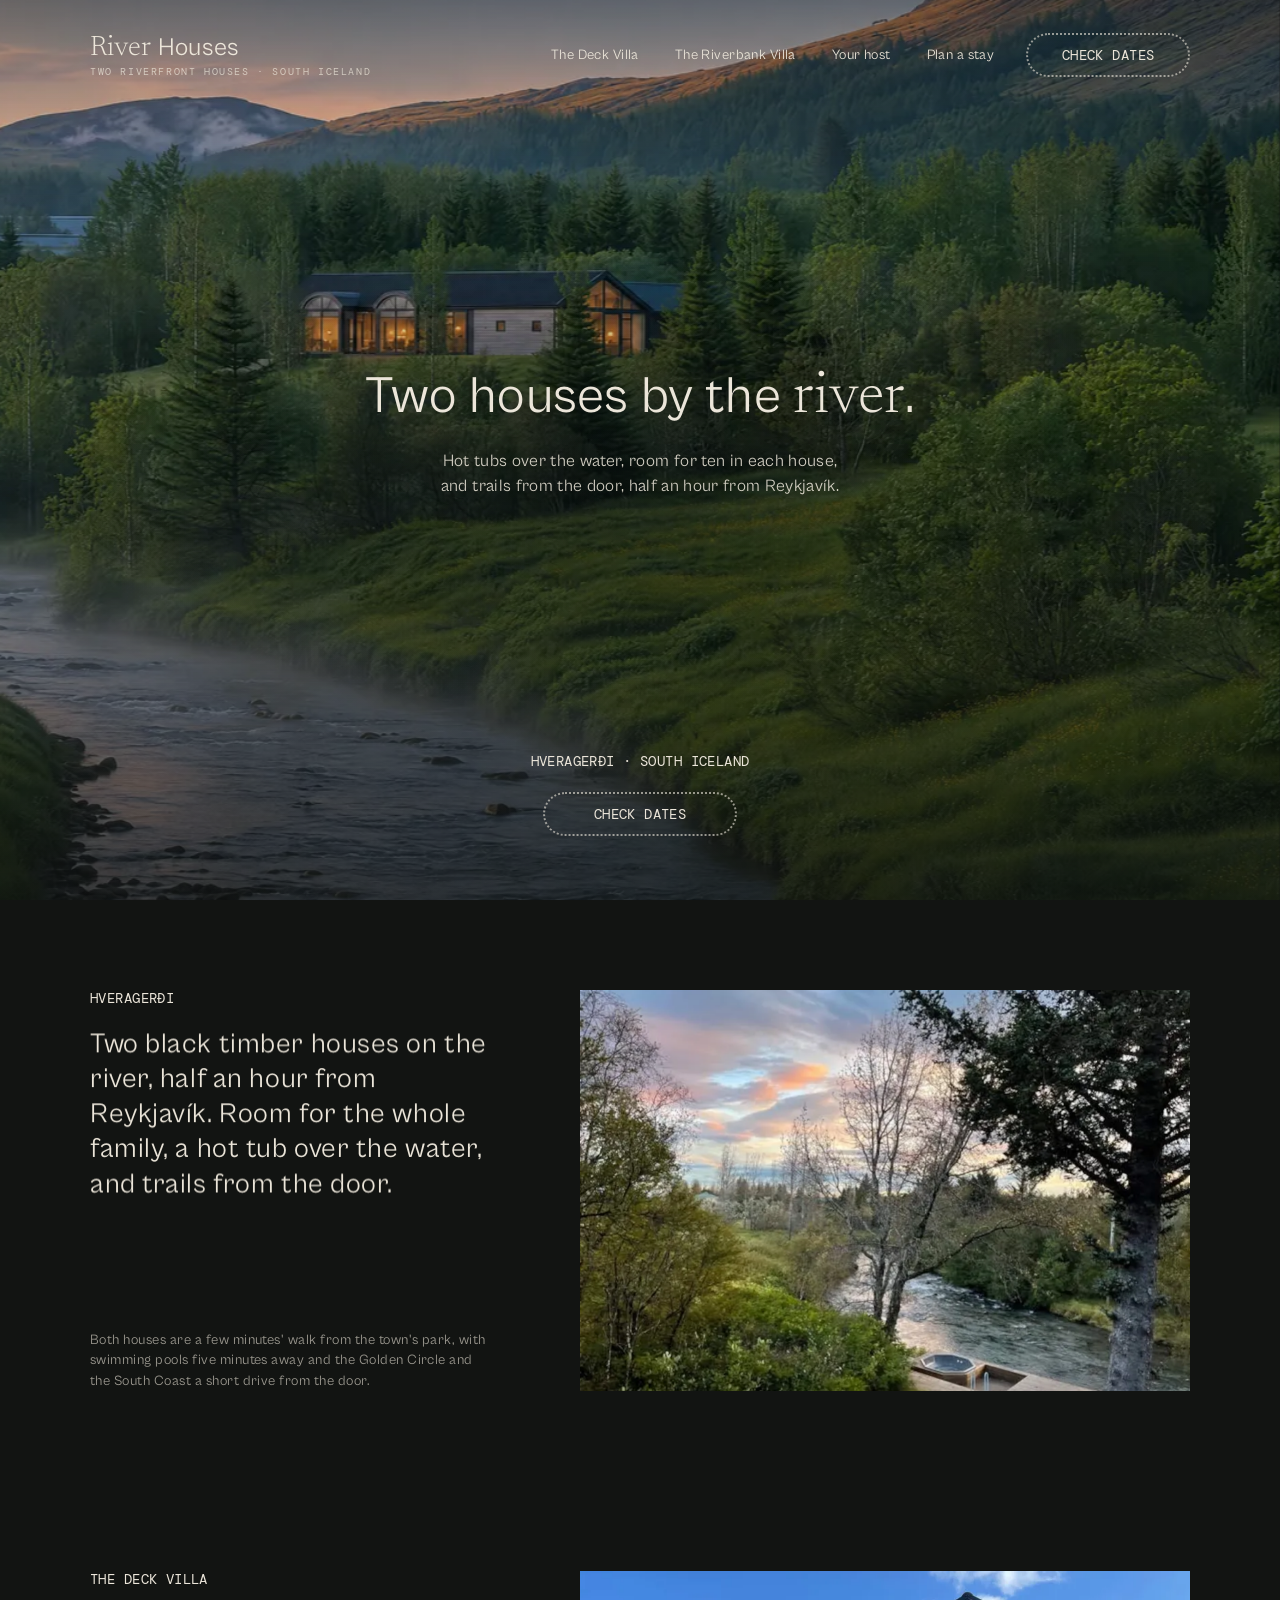
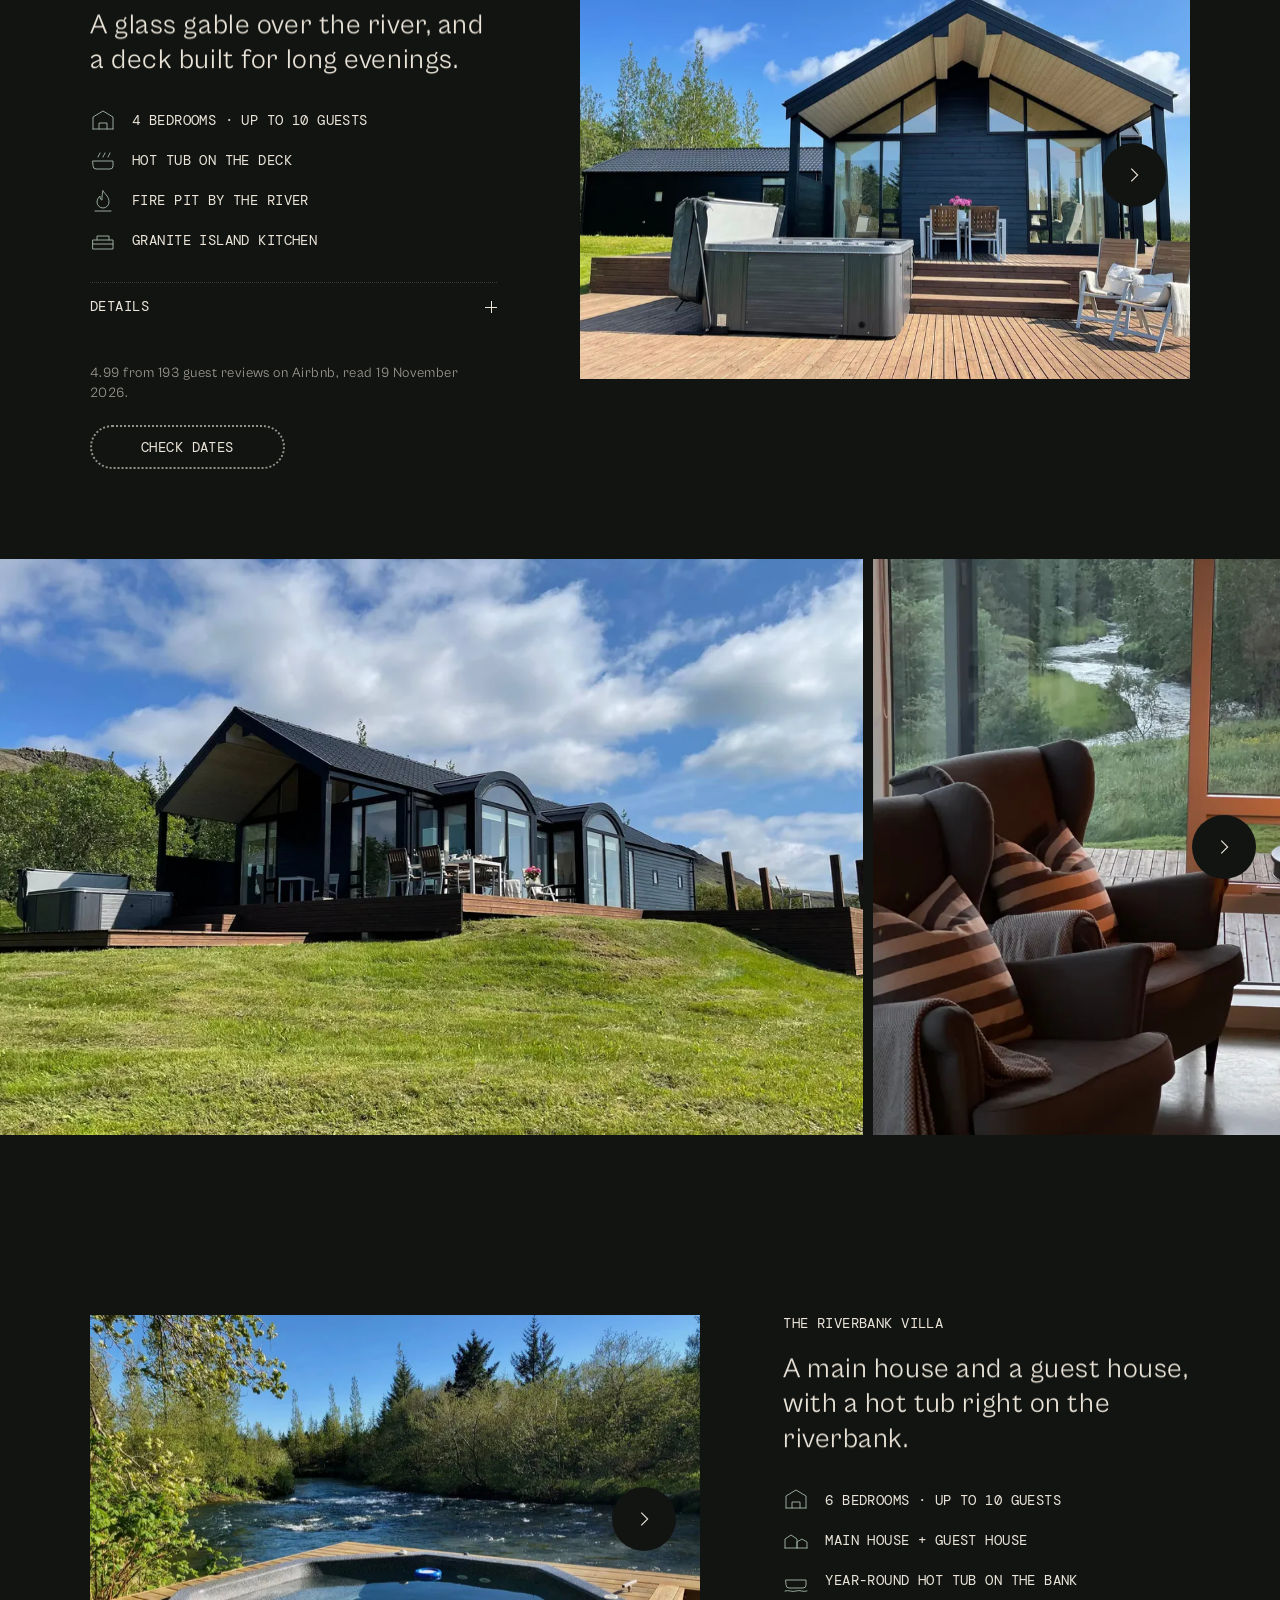
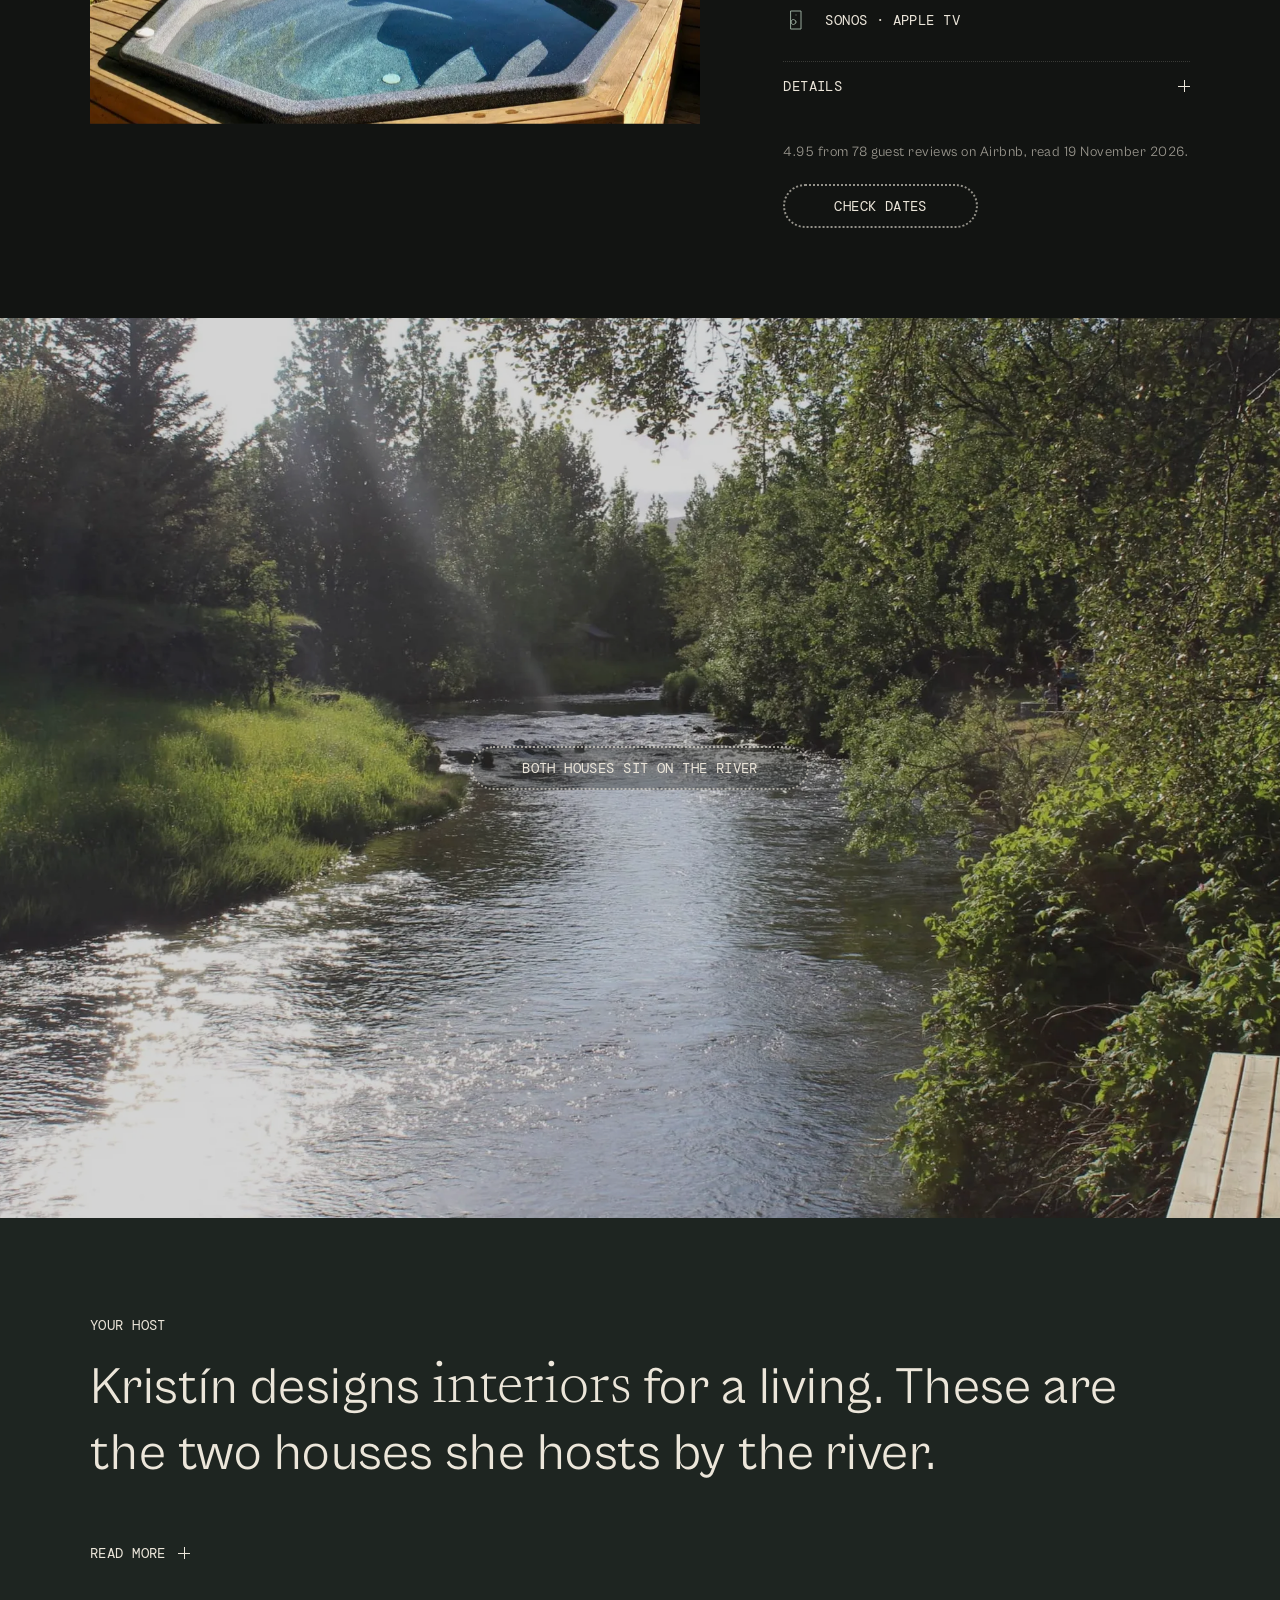
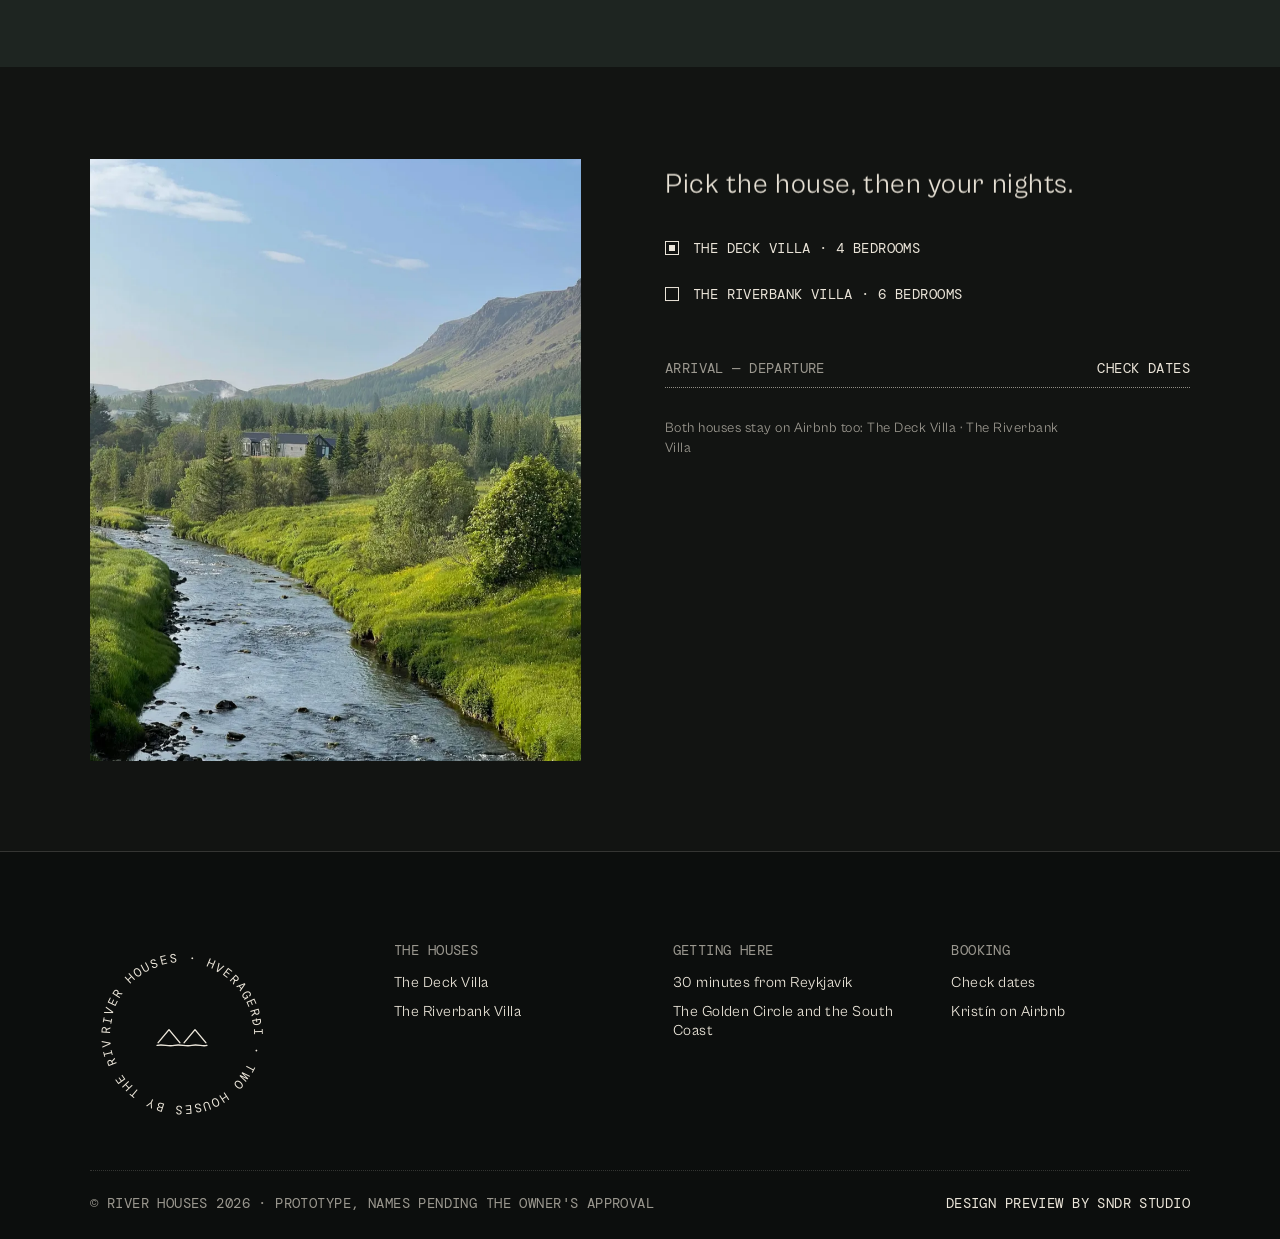
==== commit 16e61357: "Deploy d12b406 (noindex preview)" ====
--- a/index.html
+++ b/index.html
@@ -12,7 +12,9 @@
 <link rel="apple-touch-icon" href="apple-touch-icon.png">
 <link rel="preload" href="assets/fonts/CabinetGrotesk-Regular.woff2" as="font" type="font/woff2" crossorigin>
 <link rel="preload" href="assets/fonts/dm-mono-latin-400-normal.woff2" as="font" type="font/woff2" crossorigin>
-<link rel="preload" href="assets/img/hero-1440.webp" as="image" imagesrcset="assets/img/hero-900.webp 900w, assets/img/hero-1440.webp 1440w, assets/img/hero-2400.webp 2400w" imagesizes="100vw">
+<link rel="preload" href="assets/fonts/newsreader-latin-300-normal.woff2" as="font" type="font/woff2" crossorigin>
+<link rel="preload" href="assets/img/hero-1440.webp" as="image" imagesrcset="assets/img/hero-900.webp 900w, assets/img/hero-1440.webp 1440w, assets/img/hero-2400.webp 2400w" imagesizes="100vw" media="(min-aspect-ratio: 4/5)">
+<link rel="preload" href="assets/img/hero-portrait-900.webp" as="image" media="(max-aspect-ratio: 4/5)">
 <script>document.documentElement.className='js';</script>
 <script>/* focus-guard: a focus ring only for people using a keyboard.
 
@@ -44,8 +46,8 @@
 
 <header class="header" data-header>
   <a class="logo" href="#top" aria-label="River Houses, home">
-    <svg class="mark" viewBox="0 0 48 24" aria-hidden="true"><path d="M2 20 12 8l10 12M26 20 36 8l10 12"/><path class="mark-river" d="M1 22.5c6-1.6 10 1.6 16 0s10 1.6 16 0 10 1.6 14 0"/></svg>
-    <span class="logo-word">River Houses</span>
+    <span class="logo-word" aria-hidden="true"><em>River</em> Houses</span>
+    <span class="logo-sub" aria-hidden="true">Two riverfront houses<span class="logo-sub-x"> · South Iceland</span></span>
   </a>
   <nav class="nav" aria-label="Site">
     <a href="#deck">The Deck Villa</a>
@@ -71,10 +73,16 @@
   <!-- 1 HERO (source: section.hero, img.cover 100vh, centred H1 with serif swap word, dotted pill low centre) -->
   <section class="hero" id="top" aria-labelledby="hero-h">
     <div class="hero-media" data-hero-media>
-      <img src="assets/img/hero-1440.webp" srcset="assets/img/hero-900.webp 900w, assets/img/hero-1440.webp 1440w, assets/img/hero-2400.webp 2400w" sizes="100vw" alt="The river running through green banks below a mountain, with the Deck Villa among the trees in the distance" fetchpriority="high" decoding="async">
+      <picture>
+        <source media="(max-aspect-ratio: 4/5)" srcset="assets/img/hero-portrait-900.webp">
+        <img src="assets/img/hero-1440.webp" srcset="assets/img/hero-900.webp 900w, assets/img/hero-1440.webp 1440w, assets/img/hero-2400.webp 2400w" sizes="100vw" alt="The river at dusk with mist on the water, the Deck Villa's lit windows among the trees below the mountain (Kristín's photo, re-lit for evening)" fetchpriority="high" decoding="async">
+      </picture>
     </div>
     <div class="hero-content">
-      <h1 class="h1 hero-h" id="hero-h" data-split>Two houses by the <em>river.</em></h1>
+      <div class="hero-title">
+        <h1 class="h1 hero-h" id="hero-h" data-split aria-label="Two houses by the river.">Two houses by the <span class="flip" data-flip aria-hidden="true"><span class="flip-in">river</span></span>.</h1>
+        <p class="hero-sub">Hot tubs over the water, room for ten in each house, and trails from the door, half an hour from Reykjavík.</p>
+      </div>
       <p class="hero-place label">Hveragerði · South Iceland</p>
       <button class="pill hero-pill" type="button" data-book data-house="v1" aria-haspopup="dialog"><span>Check dates</span></button>
     </div>
--- a/styles.css
+++ b/styles.css
@@ -4,6 +4,9 @@
 @font-face{font-family:"Cabinet";src:url(assets/fonts/CabinetGrotesk-Regular.woff2) format("woff2");font-weight:400;font-display:swap}
 @font-face{font-family:"Newsreader";src:url(assets/fonts/newsreader-latin-300-normal.woff2) format("woff2");font-weight:300;font-display:swap;unicode-range:U+0000-00FF,U+0131,U+0152-0153,U+02BB-02BC,U+02C6,U+02DA,U+02DC,U+2000-206F,U+20AC,U+2122,U+2212,U+2215}
 @font-face{font-family:"Newsreader";src:url(assets/fonts/newsreader-latin-ext-300-normal.woff2) format("woff2");font-weight:300;font-display:swap;unicode-range:U+0100-024F,U+1E00-1EFF,U+20A0-20AB,U+20AD-20CF,U+2C60-2C7F,U+A720-A7FF}
+@font-face{font-family:"Newsreader";src:url(assets/fonts/newsreader-latin-300-italic.woff2) format("woff2");font-weight:300;font-style:italic;font-display:swap;unicode-range:U+0000-00FF,U+0131,U+0152-0153,U+02BB-02BC,U+02C6,U+02DA,U+02DC,U+2000-206F,U+20AC,U+2122,U+2212,U+2215}
+@font-face{font-family:"Newsreader";src:url(assets/fonts/newsreader-latin-ext-300-italic.woff2) format("woff2");font-weight:300;font-style:italic;font-display:swap;unicode-range:U+0100-024F,U+1E00-1EFF,U+20A0-20AB,U+20AD-20CF,U+2C60-2C7F,U+A720-A7FF}
+@font-face{font-family:"Pencerio";src:url(assets/fonts/Pencerio-Hairline.woff2) format("woff2");font-weight:100;font-display:swap}
 @font-face{font-family:"DM Mono";src:url(assets/fonts/dm-mono-latin-400-normal.woff2) format("woff2");font-weight:400;font-display:swap;unicode-range:U+0000-00FF,U+0131,U+0152-0153,U+02BB-02BC,U+02C6,U+02DA,U+02DC,U+2000-206F,U+20AC,U+2122,U+2212,U+2215}
 @font-face{font-family:"DM Mono";src:url(assets/fonts/dm-mono-latin-ext-400-normal.woff2) format("woff2");font-weight:400;font-display:swap;unicode-range:U+0100-024F,U+1E00-1EFF,U+20A0-20AB,U+20AD-20CF,U+2C60-2C7F,U+A720-A7FF}
 
@@ -70,10 +73,14 @@
 .header{position:fixed;inset:0 0 auto;z-index:50;height:var(--header-h);display:flex;align-items:center;gap:32px;padding:0 var(--gutter);color:var(--bone);transition:transform var(--fast) ease-out,background-color var(--slow),box-shadow var(--slow)}
 .header.is-solid{background:rgba(18,20,18,.94);box-shadow:0 4px 4px rgba(0,0,0,.4)}
 .header.is-hidden{transform:translateY(-100%);box-shadow:none}
-.logo{display:inline-flex;align-items:center;gap:12px;margin-right:auto;min-height:44px}
+.logo{display:inline-flex;flex-direction:column;justify-content:center;align-items:flex-start;gap:5px;margin-right:auto;min-height:44px}
 .mark{width:40px;height:20px;fill:none;stroke:currentColor;stroke-width:1.3;stroke-linejoin:round;stroke-linecap:round;overflow:visible}
-.logo-word{font:400 20px/1 var(--sans);letter-spacing:.04em}
-@media (min-width:1024px){.logo-word{font-size:24px}.mark{width:48px;height:24px}}
+.logo-word{font:400 21px/1 var(--sans);letter-spacing:.01em}
+.logo-word em{font-size:112%;margin-right:.02em}
+.logo-sub{font:400 9px/1 var(--mono);letter-spacing:.16em;text-transform:uppercase;opacity:.72;white-space:nowrap}
+.logo-sub-x{display:none}
+@media (min-width:600px){.logo-sub-x{display:inline}}
+@media (min-width:1024px){.logo-word{font-size:25px}.logo-sub{font-size:10px}}
 .nav{display:none;gap:36px}
 .nav a{font:400 14px/1 var(--sans);letter-spacing:.03em;padding:15px 0;background-origin:content-box;background:linear-gradient(currentColor,currentColor) 100% 100%/0 1px no-repeat;transition:background-size var(--slow) var(--out)}
 @media (hover:hover){.nav a:hover{background-size:100% 1px;background-position:0 100%}}
@@ -95,15 +102,27 @@
 .menu-in a{display:block;text-align:center;font:400 28px/1.2 var(--sans);padding:.8em 0;border-top:1px dotted var(--rule)}
 .menu-in a:last-child{border-bottom:1px dotted var(--rule)}
 .menu-book{align-self:center}
-.pill--light{background:rgba(18,20,18,.18);-webkit-backdrop-filter:blur(6px);backdrop-filter:blur(6px)}
+.pill--light{background:rgba(18,20,18,.32)}
 
 /* 1 hero (source: margin-top -header, img.cover 100vh, centred H1, pill low centre) */
 .hero{position:relative;height:100svh;min-height:560px;overflow:hidden;color:var(--bone)}
 .hero-media{position:absolute;inset:-4% 0;will-change:transform}
-.hero-media img{width:100%;height:100%;object-fit:cover;object-position:52% 50%}
+.hero-media picture{display:block;width:100%;height:100%}
+.hero-media img{width:100%;height:100%;object-fit:cover;object-position:50% 50%}
 .hero::after{content:"";position:absolute;inset:0;background:radial-gradient(ellipse 46% 26% at 50% 54%,rgba(12,14,12,.42),rgba(12,14,12,0) 100%),linear-gradient(180deg,rgba(18,20,18,.46) 0,rgba(18,20,18,0) 24%,rgba(18,20,18,.08) 50%,rgba(18,20,18,.7) 100%);pointer-events:none}
 .hero-content{position:absolute;inset:0;z-index:1;display:grid;grid-template-rows:1fr auto auto;justify-items:center;align-items:center;padding:var(--header-h) var(--gutter) 48px;text-align:center}
+.hero-title{display:grid;justify-items:center;gap:18px}
 .hero-h{max-width:14em;text-wrap:balance;text-shadow:0 1px 24px rgba(0,0,0,.25)}
+.hero-sub{max-width:27em;font:400 15px/1.45 var(--sans);letter-spacing:.02em;color:rgba(236,230,218,.88);text-wrap:balance;text-shadow:0 1px 16px rgba(0,0,0,.35)}
+@media (min-width:1024px){.hero-sub{font-size:17px}}
+.flip{display:inline-block;position:relative;vertical-align:baseline;white-space:nowrap;font-family:var(--serif);font-weight:300;font-size:111%;letter-spacing:0;transition:none}
+.flip-in{display:inline-block;white-space:nowrap;line-height:1}
+.flip .ch{display:inline-block;will-change:transform,opacity}
+.flip-in.f0{font-family:var(--serif);font-weight:300;font-style:normal}
+.flip-in.f1{font-family:var(--serif);font-weight:300;font-style:italic}
+.flip-in.f2{font-family:"Pencerio",var(--serif);font-weight:100}
+.flip-in.f3{font-family:var(--mono);font-weight:400;letter-spacing:-.04em}
+.flip-in.f4{font-family:var(--sans);font-weight:400}
 .hero-place{margin-bottom:22px}
 @media (min-width:1024px){.hero-content{padding-bottom:64px}}
 
@@ -171,7 +190,7 @@
 /* 6 still (source: section-image 100vh, pill centred) */
 .still{position:relative;height:100svh;min-height:520px;overflow:hidden;display:grid;place-items:center}
 .still-media{position:absolute;inset:0}
-.still-media img{width:100%;height:100%;object-fit:cover}
+.still-media img{width:100%;height:100%;object-fit:cover;will-change:transform}
 .still::after{content:"";position:absolute;inset:0;background:rgba(18,20,18,.18);pointer-events:none}
 .still-pill{position:relative;z-index:1;color:var(--bone)}
 
@@ -240,14 +259,15 @@
 @media (min-width:768px){.bk-action{width:auto}}
 
 /* reveal start states, only when JS and motion are on */
-html.mo [data-split] .w-i,html.mo [data-lines] .ln-i{transform:translateY(110%)}
+html.mo [data-split] .w-i{transform:translateY(110%)}
 html.mo .w,html.mo .ln{display:inline-block;overflow:hidden;vertical-align:top;padding-bottom:.08em;margin-bottom:-.08em}
 html.mo .ln{display:block}
 html.mo .w-i,html.mo .ln-i{display:inline-block;will-change:transform}
 html.mo .ln-i{display:block}
 html.mo .rv-label,html.mo .rv-fade{opacity:0}
 html.mo .rv-list li,html.mo .rv-list>label{opacity:0;transform:translateY(16px)}
-html.mo .hero-pill,html.mo .hero-place,html.mo .header{opacity:0}
+html.mo .hero-pill,html.mo .hero-place,html.mo .hero-sub,html.mo .header{opacity:0}
+html.mo [data-lines]:not(.is-split){opacity:0}
 
 @media (prefers-reduced-motion:reduce){
   *,*::before,*::after{transition-duration:.01ms!important;animation:none!important}
